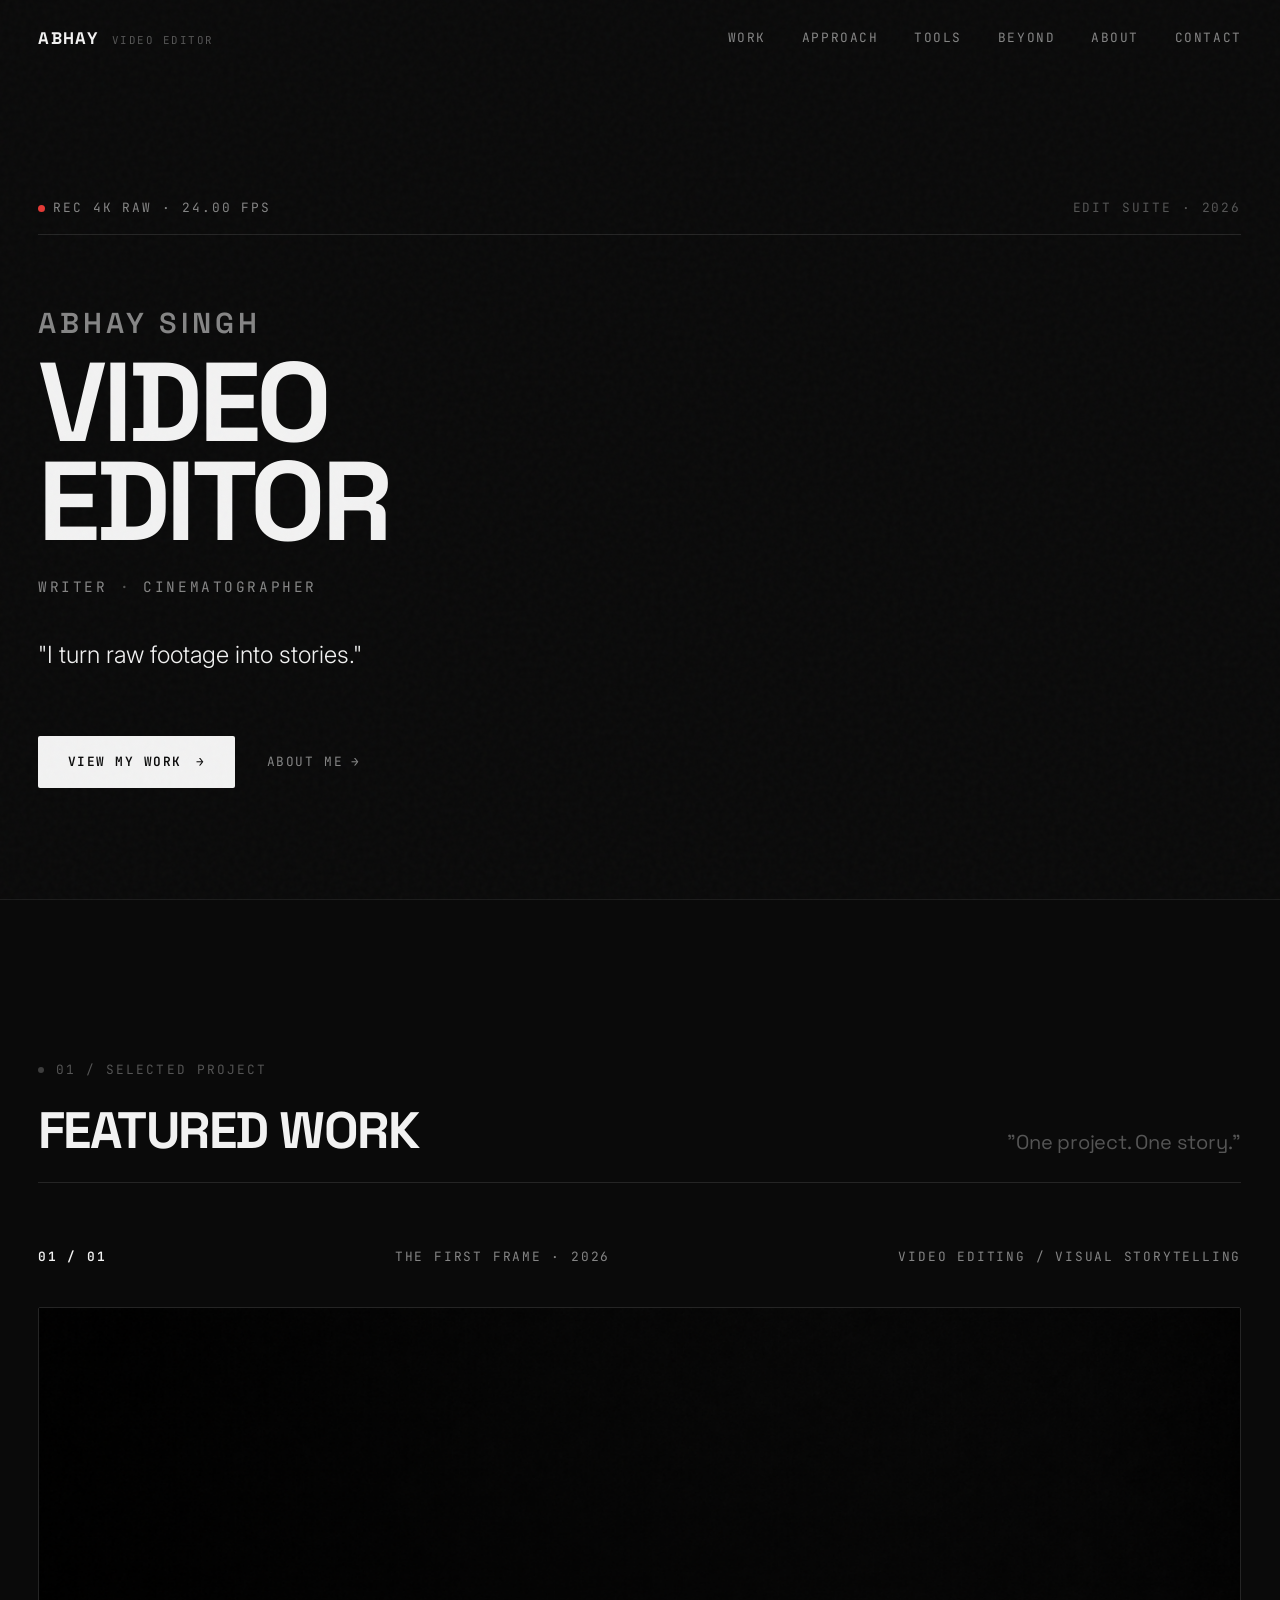
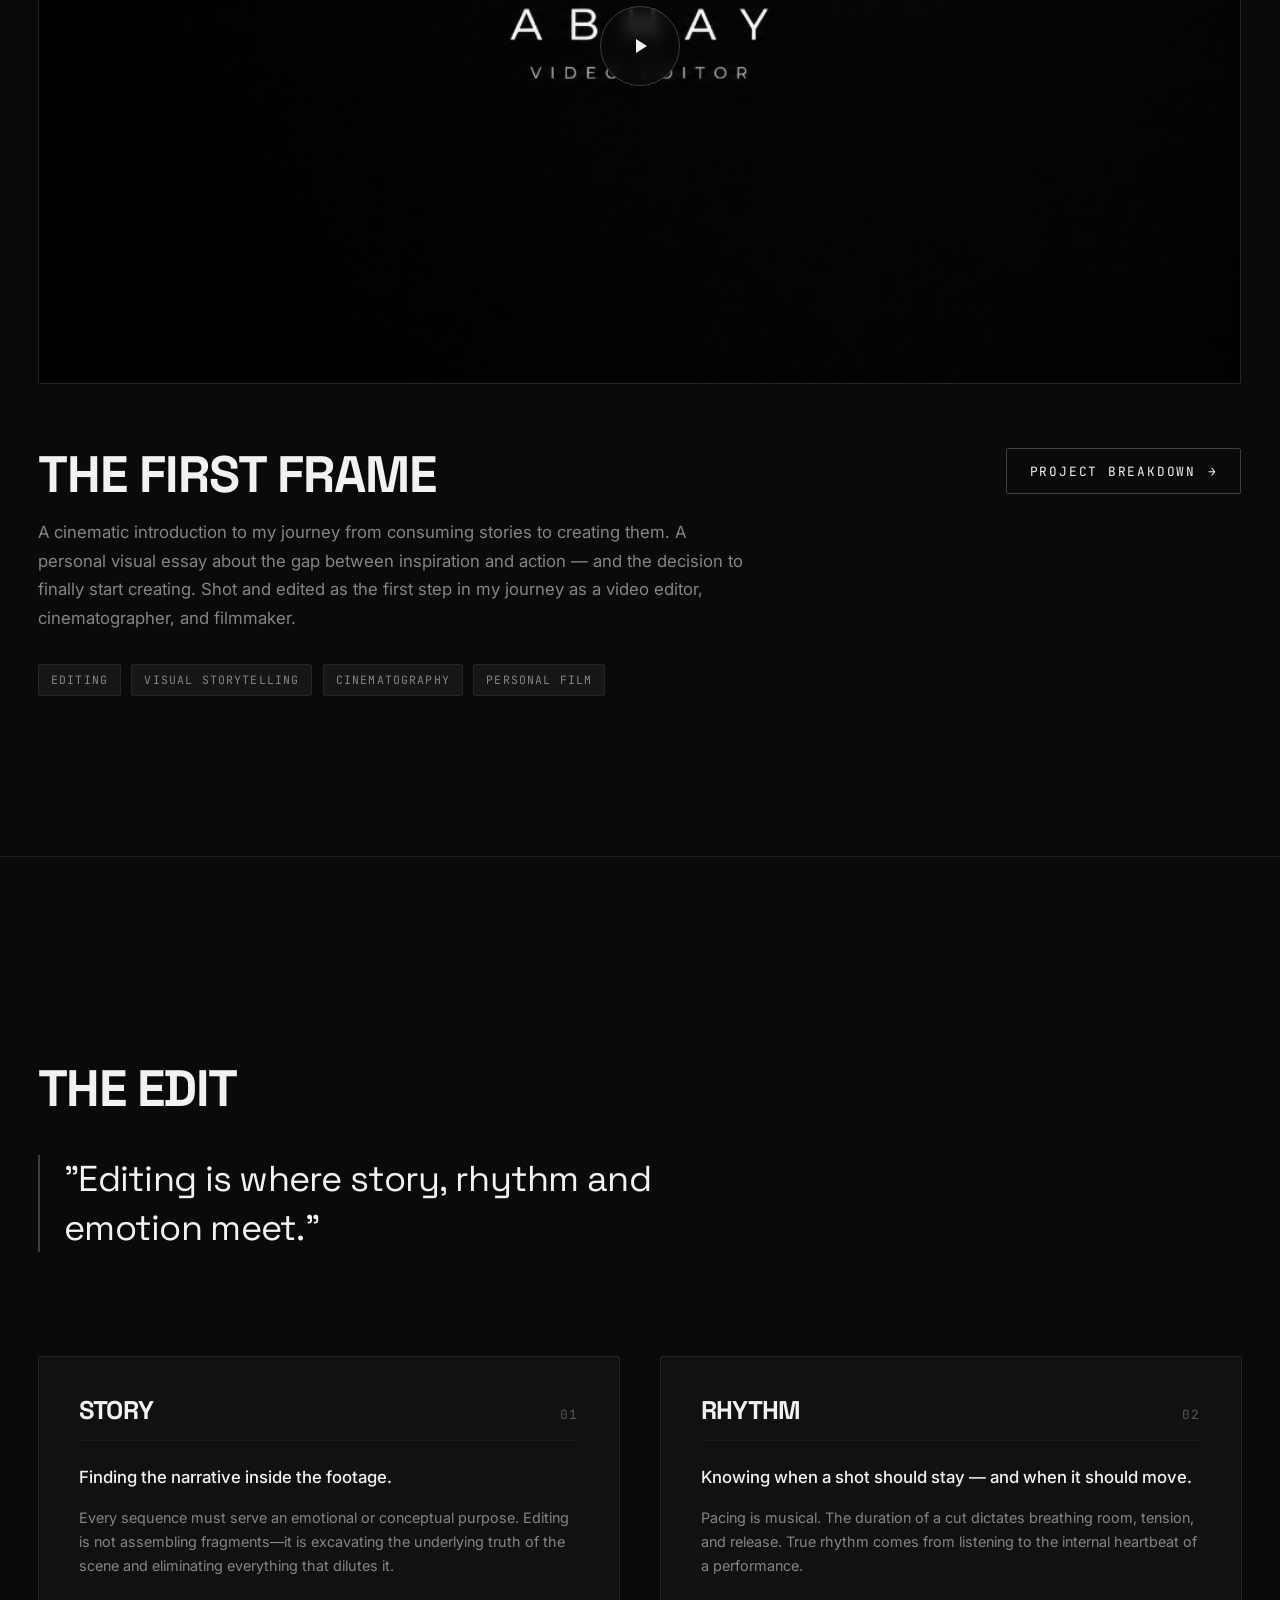
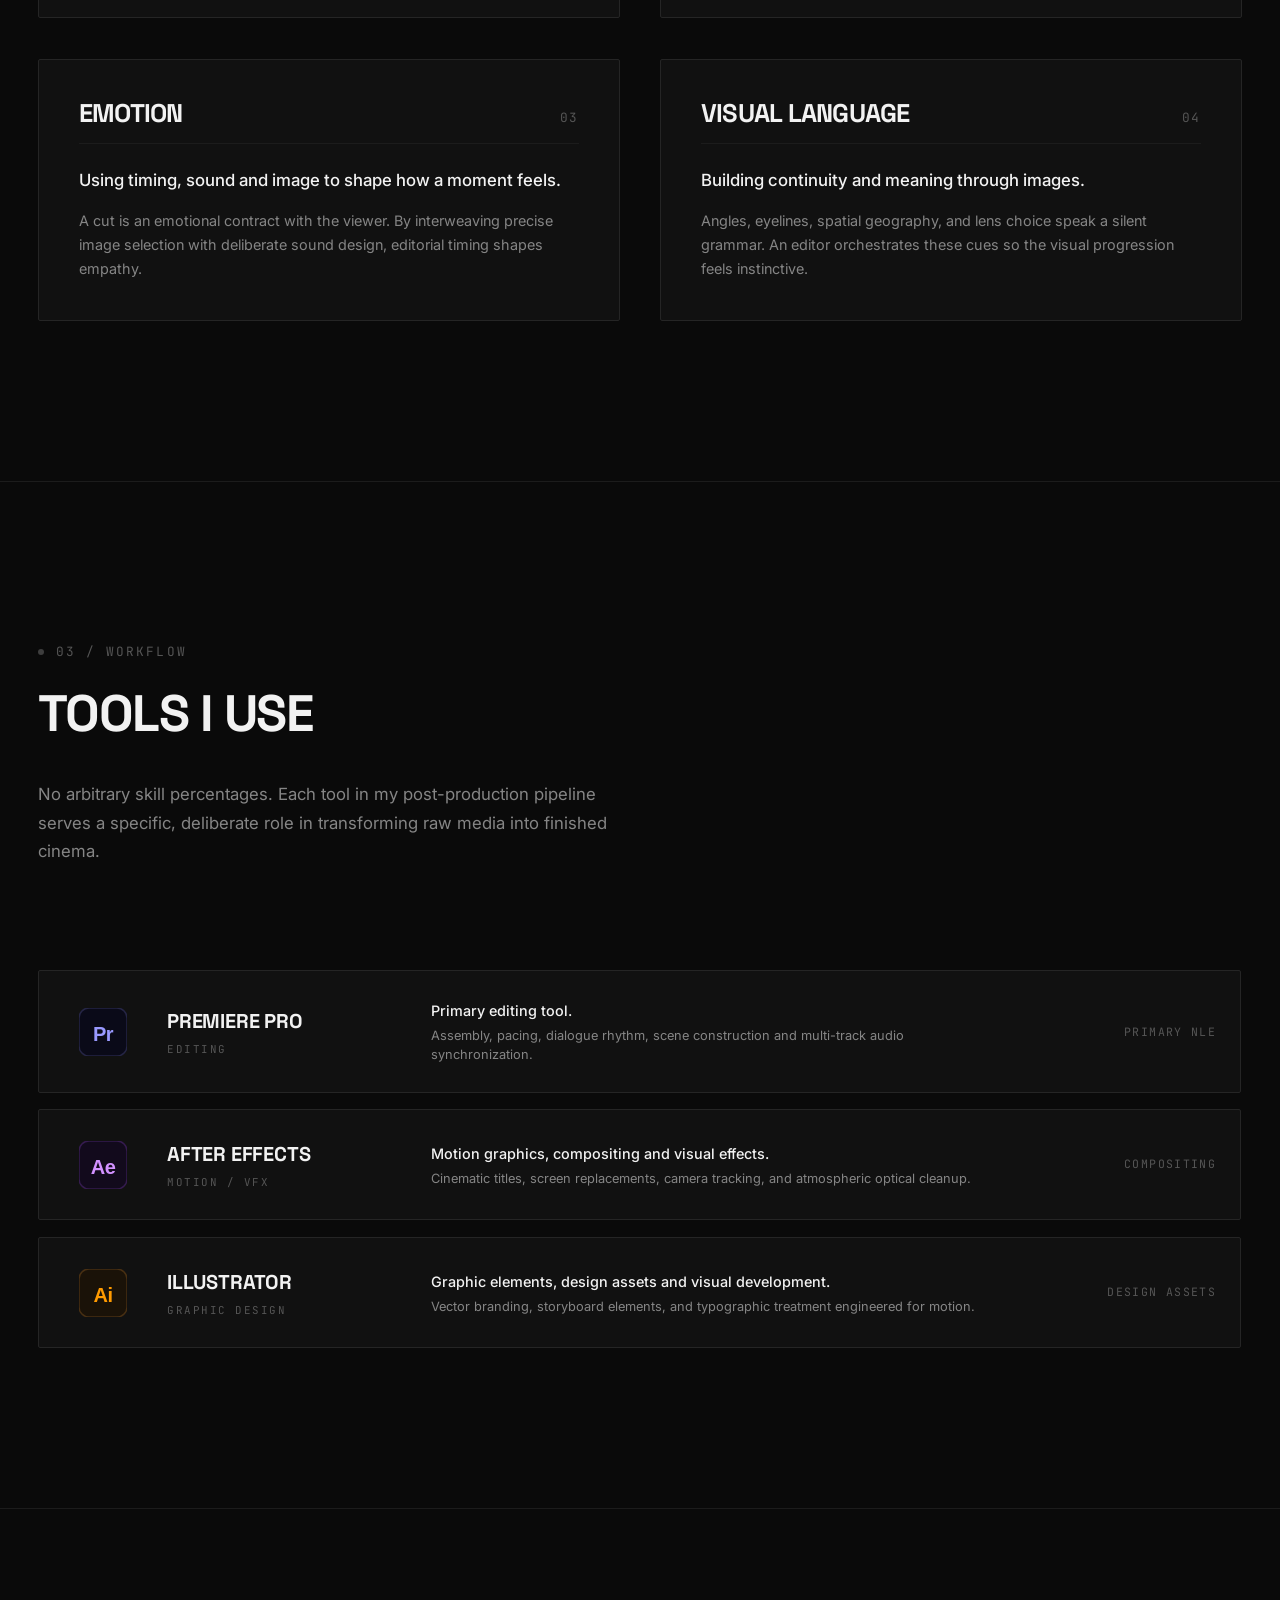
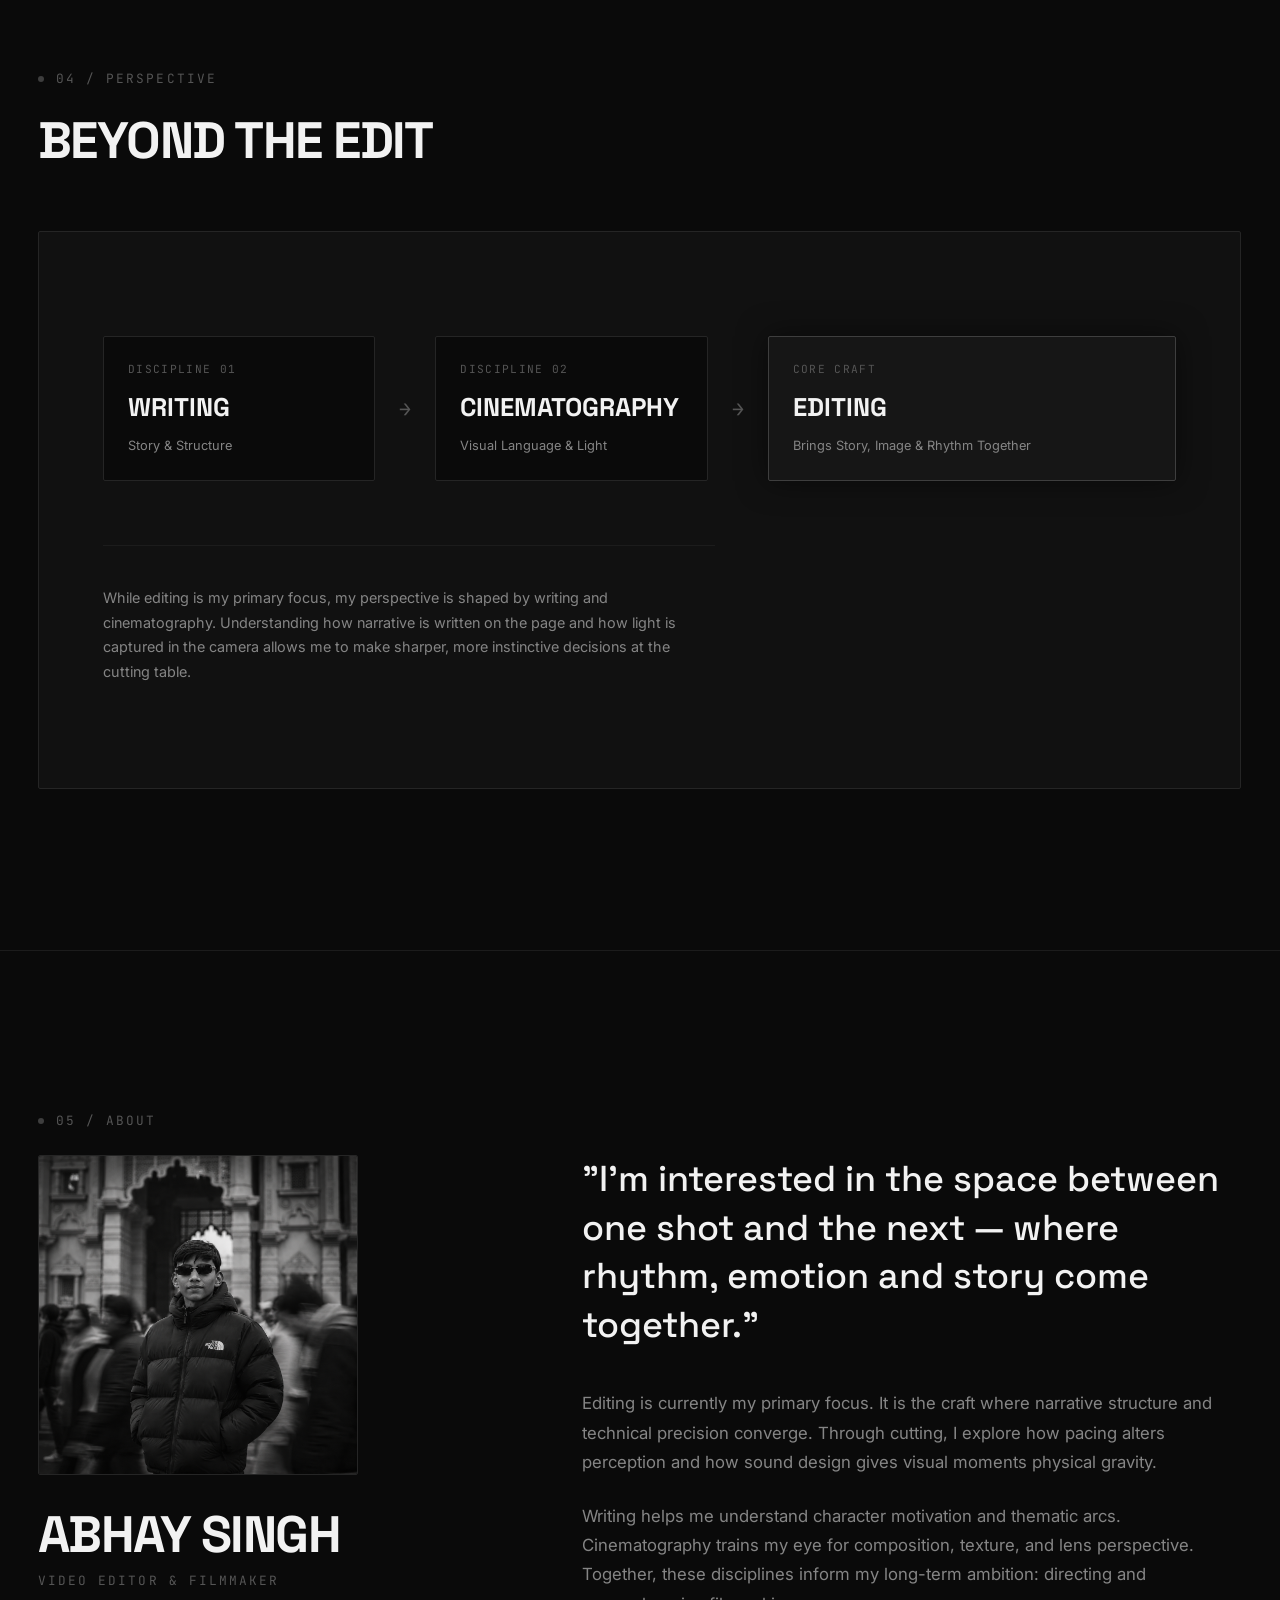
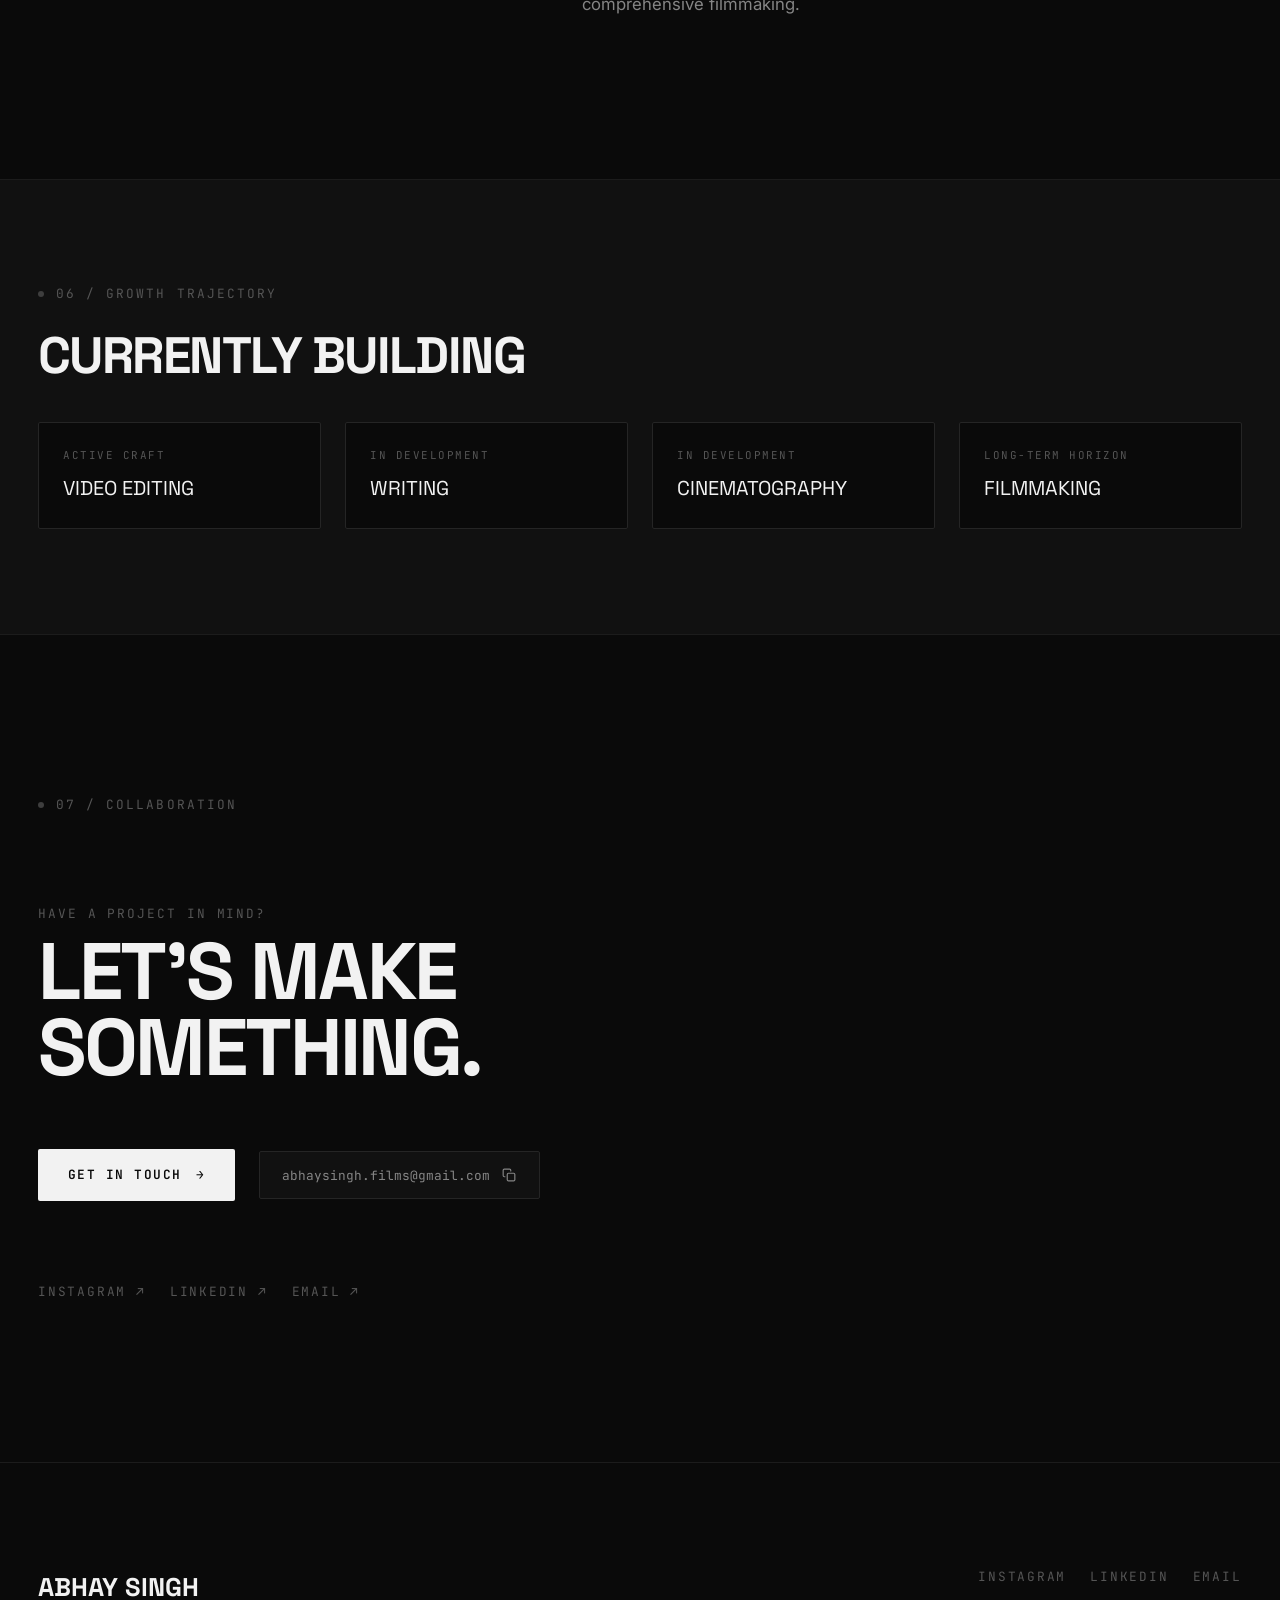
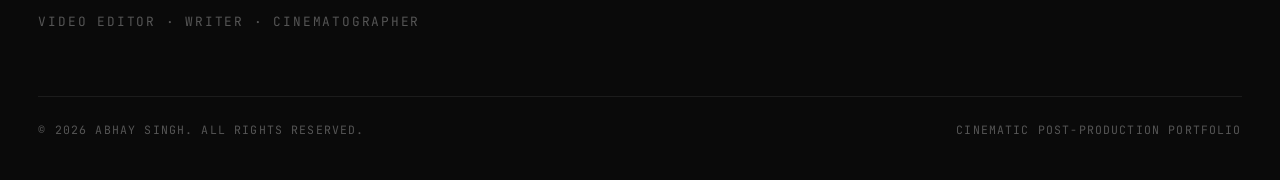
==== index.html @ e143c069 "Add files via upload" ====
<!DOCTYPE html>
<html lang="en">
<head>
  <meta charset="UTF-8">
  <meta name="viewport" content="width=device-width, initial-scale=1.0">
  
  <!-- Primary SEO Metadata -->
  <title>Abhay Singh — Video Editor</title>
  <meta name="description" content="Abhay Singh is a video editor and developing filmmaker focused on cinematic editing, storytelling and visual direction.">
  <meta name="keywords" content="Abhay Singh, Video Editor, Filmmaker, Premiere Pro, After Effects, Illustrator, Post Production, Editorial">
  <meta name="author" content="Abhay Singh">
  <meta name="theme-color" content="#0A0A0A">
  <meta name="robots" content="index, follow">

  <!-- Open Graph / Social Cards -->
  <meta property="og:type" content="website">
  <meta property="og:title" content="Abhay Singh — Video Editor">
  <meta property="og:description" content="I turn raw footage into stories. Portfolio of video editor Abhay Singh.">
  <meta property="og:image" content="assets/images/profile.jpg">
  <meta property="og:site_name" content="Abhay Singh — Portfolio">

  <!-- Twitter Cards -->
  <meta name="twitter:card" content="summary_large_image">
  <meta name="twitter:title" content="Abhay Singh — Video Editor">
  <meta name="twitter:description" content="I turn raw footage into stories. Portfolio of video editor Abhay Singh.">
  <meta name="twitter:image" content="assets/images/profile.jpg">

  <!-- Google Fonts: Space Grotesk (Editorial) & Inter (Body) -->
  <link rel="preconnect" href="https://fonts.googleapis.com">
  <link rel="preconnect" href="https://fonts.gstatic.com" crossorigin>
  <link href="https://fonts.googleapis.com/css2?family=Inter:wght@300;400;500;600&family=JetBrains+Mono:wght@400;500;600&family=Space+Grotesk:wght@500;600;700;800&display=swap" rel="stylesheet">

  <!-- Stylesheets -->
  <link rel="stylesheet" href="css/variables.css">
  <link rel="stylesheet" href="css/base.css">
  <link rel="stylesheet" href="css/components.css">
  <link rel="stylesheet" href="css/animations.css">
  <link rel="stylesheet" href="css/project-modal.css">

  <!-- JSON-LD Structured Data -->
  <script type="application/ld+json">
  {
    "@context": "https://schema.org",
    "@type": "Person",
    "name": "Abhay Singh",
    "jobTitle": "Video Editor",
    "description": "Video editor and developing filmmaker focused on cinematic editing, storytelling and visual direction.",
    "knowsAbout": ["Video Editing", "Adobe Premiere Pro", "Adobe After Effects", "Adobe Illustrator", "Storytelling", "Cinematography"]
  }
  </script>
</head>
<body>

  <!-- Film Grain Overlay -->
  <div class="film-grain" aria-hidden="true"></div>

  <!-- Custom Cinematic Cursor (Desktop only) -->
  <div id="custom-cursor" class="custom-cursor" aria-hidden="true"></div>
  <div id="cursor-follower" class="cursor-follower" aria-hidden="true">
    <span id="cursor-text" class="cursor-text"></span>
  </div>

  <!-- Minimal Header / Navigation -->
  <header class="site-header">
    <div class="container nav-container">
      <a href="#" class="brand-wrapper" aria-label="Abhay Singh Homepage">
        <span class="brand-name">ABHAY</span>
        <span class="brand-label">VIDEO EDITOR</span>
      </a>

      <nav class="nav-links-desktop" aria-label="Main Navigation">
        <a href="#featured-work" class="nav-link">WORK</a>
        <a href="#editing-approach" class="nav-link">APPROACH</a>
        <a href="#tools-section" class="nav-link">TOOLS</a>
        <a href="#beyond-edit" class="nav-link">BEYOND</a>
        <a href="#about-section" class="nav-link">ABOUT</a>
        <a href="#contact-section" class="nav-link">CONTACT</a>
      </nav>

      <button class="menu-toggle" aria-label="Toggle navigation menu" aria-expanded="false">
        MENU
      </button>
    </div>
  </header>

  <!-- Mobile Navigation Overlay -->
  <div class="mobile-nav-overlay" aria-hidden="true">
    <div class="mobile-nav-list">
      <a href="#featured-work" class="mobile-nav-link">WORK</a>
      <a href="#editing-approach" class="mobile-nav-link">APPROACH</a>
      <a href="#tools-section" class="mobile-nav-link">TOOLS</a>
      <a href="#beyond-edit" class="mobile-nav-link">BEYOND</a>
      <a href="#about-section" class="mobile-nav-link">ABOUT</a>
      <a href="#contact-section" class="mobile-nav-link">CONTACT</a>
    </div>
    <div class="mobile-nav-footer">
      ABHAY SINGH · VIDEO EDITOR · 2026
    </div>
  </div>

  <main>
    <!-- ====================================================================
         01. HERO SECTION
         ==================================================================== -->
    <section class="hero-section" id="hero">
      <div class="container hero-content">
        
        <!-- Top Meta HUD Bar -->
        <div class="hero-meta-bar reveal-on-scroll">
          <div class="hero-rec-badge">
            <span class="rec-dot" aria-hidden="true"></span>
            <span>REC 4K RAW · 24.00 FPS</span>
          </div>
          <div>EDIT SUITE · 2026</div>
        </div>

        <!-- Identity & Dominant Typography -->
        <div class="hero-author-name reveal-on-scroll delay-1">ABHAY SINGH</div>
        
        <h1 class="hero-title-dominant reveal-on-scroll delay-2">
          <span>VIDEO</span>
          <span>EDITOR</span>
        </h1>

        <!-- Secondary Creative Disciplines -->
        <div class="hero-disciplines-subtle reveal-on-scroll delay-3">
          <span>Writer</span> · <span>Cinematographer</span>
        </div>

        <!-- Supporting Statement -->
        <p class="hero-statement reveal-on-scroll delay-3">
          "I turn raw footage into stories."
        </p>

        <!-- Actions -->
        <div class="hero-actions reveal-on-scroll delay-4">
          <a href="#featured-work" class="btn-primary-cinematic">
            VIEW MY WORK <span aria-hidden="true">→</span>
          </a>
          <a href="#about-section" class="btn-secondary-subtle">
            ABOUT ME <span aria-hidden="true">→</span>
          </a>
        </div>

      </div>
    </section>

    <!-- ====================================================================
         02. FEATURED WORK (CENTERPIECE)
         ==================================================================== -->
    <section class="featured-work-section" id="featured-work">
      <div class="container">
        
        <div class="work-header-editorial reveal-on-scroll">
          <div>
            <div class="section-label">01 / SELECTED PROJECT</div>
            <h2 class="section-heading-editorial" style="margin-bottom: 0;">FEATURED WORK</h2>
          </div>
          <div class="work-statement-understated">
            "One project. One story."
          </div>
        </div>

        <!-- Centerpiece Project Presentation -->
        <div class="project-card-centerpiece reveal-on-scroll delay-1">
          
          <div class="project-meta-top">
            <span class="project-number">01 / 01</span>
            <span>THE FIRST FRAME · 2026</span>
            <span>VIDEO EDITING / VISUAL STORYTELLING</span>
          </div>

          <!-- Large 16:9 Cinematic Video Player Container -->
          <div class="project-media-container" data-cursor="play">
            
            <!-- Real HTML5 Video element -->
            <video 
              id="featured-video" 
              class="media-layer" 
              src="assets/video/project-1.mp4"
              playsinline 
              webkit-playsinline 
              x5-playsinline 
              preload="metadata"
              poster="assets/images/featured-project-poster.jpg"
            >
              <source src="assets/video/project-1.mp4" type="video/mp4">
              Your browser does not support the video tag.
            </video>

            <!-- High-Fidelity Static Poster -->
            <img 
              src="assets/images/featured-project-poster.jpg" 
              alt="THE FIRST FRAME · Cinematic Introduction by Abhay Singh" 
              class="media-layer poster-fallback"
            >

            <!-- Animated Canvas Preview Loop (Procedural Fallback) -->
            <canvas id="canvas-preview-fallback" class="media-layer canvas-fallback" aria-hidden="true"></canvas>

            <!-- Big Central Play Button -->
            <button class="play-overlay-button" id="video-play-overlay" aria-label="Play Project Video">
              <svg width="24" height="24" viewBox="0 0 24 24" fill="currentColor" aria-hidden="true">
                <path d="M8 5v14l11-7z"/>
              </svg>
            </button>

            <!-- Custom Cinematic Controls Bar -->
            <div class="player-controls-bar">
              <div class="progress-track" id="video-progress-container" role="progressbar" aria-label="Video timeline">
                <div class="progress-fill" id="video-progress-bar"></div>
              </div>

              <div class="controls-row">
                <div class="controls-left">
                  <button class="control-btn" id="video-play-btn" aria-label="Toggle Play/Pause">
                    <span>PLAY</span>
                  </button>
                  <span class="timecode-label" id="player-timecode">00:00:00:00</span>
                </div>

                <div class="controls-right">
                  <button class="control-btn" id="video-mute-btn" aria-label="Mute or Unmute audio">
                    UNMUTE
                  </button>
                  <button class="control-btn" id="video-fullscreen-btn" aria-label="Toggle Fullscreen">
                    EXPAND
                  </button>
                </div>
              </div>
            </div>

          </div>

          <!-- Project Information & Editorial Breakdown -->
          <div class="project-info-grid">
            <div class="project-main-info">
              <h3 class="project-title">THE FIRST FRAME</h3>
              
              <p class="project-description">
                A cinematic introduction to my journey from consuming stories to creating them. A personal visual essay about the gap between inspiration and action — and the decision to finally start creating. Shot and edited as the first step in my journey as a video editor, cinematographer, and filmmaker.
              </p>

              <!-- Honest Roles Tagging -->
              <div class="project-roles-bar">
                <span class="role-pill">EDITING</span>
                <span class="role-pill">VISUAL STORYTELLING</span>
                <span class="role-pill">CINEMATOGRAPHY</span>
                <span class="role-pill">PERSONAL FILM</span>
              </div>
            </div>

            <!-- Workflow Detail Action -->
            <div class="project-actions-side">
              <button 
                class="btn-inspect-workflow" 
                data-open-project 
                data-project-id="project-01"
                aria-label="Inspect project workflow and process notes"
              >
                PROJECT BREAKDOWN <span aria-hidden="true">→</span>
              </button>
            </div>
          </div>

        </div>

      </div>
    </section>

    <!-- ====================================================================
         03. EDITING APPROACH (THE EDIT)
         ==================================================================== -->
    <section class="approach-section" id="editing-approach">
      <div class="container">
        
        <div class="section-label reveal-on-scroll">02 / PHILOSOPHY</div>
        <h2 class="section-heading-editorial reveal-on-scroll">THE EDIT</h2>

        <div class="approach-quote reveal-on-scroll delay-1">
          "Editing is where story, rhythm and emotion meet."
        </div>

        <div class="principles-grid">
          <!-- Principle 1: Story -->
          <div class="principle-card reveal-on-scroll delay-1">
            <div class="principle-header">
              <h3 class="principle-title">STORY</h3>
              <span class="principle-index">01</span>
            </div>
            <div class="principle-statement">Finding the narrative inside the footage.</div>
            <p class="principle-body">
              Every sequence must serve an emotional or conceptual purpose. Editing is not assembling fragments—it is excavating the underlying truth of the scene and eliminating everything that dilutes it.
            </p>
          </div>

          <!-- Principle 2: Rhythm -->
          <div class="principle-card reveal-on-scroll delay-2">
            <div class="principle-header">
              <h3 class="principle-title">RHYTHM</h3>
              <span class="principle-index">02</span>
            </div>
            <div class="principle-statement">Knowing when a shot should stay — and when it should move.</div>
            <p class="principle-body">
              Pacing is musical. The duration of a cut dictates breathing room, tension, and release. True rhythm comes from listening to the internal heartbeat of a performance.
            </p>
          </div>

          <!-- Principle 3: Emotion -->
          <div class="principle-card reveal-on-scroll delay-3">
            <div class="principle-header">
              <h3 class="principle-title">EMOTION</h3>
              <span class="principle-index">03</span>
            </div>
            <div class="principle-statement">Using timing, sound and image to shape how a moment feels.</div>
            <p class="principle-body">
              A cut is an emotional contract with the viewer. By interweaving precise image selection with deliberate sound design, editorial timing shapes empathy.
            </p>
          </div>

          <!-- Principle 4: Visual Language -->
          <div class="principle-card reveal-on-scroll delay-4">
            <div class="principle-header">
              <h3 class="principle-title">VISUAL LANGUAGE</h3>
              <span class="principle-index">04</span>
            </div>
            <div class="principle-statement">Building continuity and meaning through images.</div>
            <p class="principle-body">
              Angles, eyelines, spatial geography, and lens choice speak a silent grammar. An editor orchestrates these cues so the visual progression feels instinctive.
            </p>
          </div>
        </div>

      </div>
    </section>

    <!-- ====================================================================
         04. TOOLS SECTION
         ==================================================================== -->
    <section class="tools-section" id="tools-section">
      <div class="container">
        
        <div class="section-label reveal-on-scroll">03 / WORKFLOW</div>
        <h2 class="section-heading-editorial reveal-on-scroll">TOOLS I USE</h2>

        <p class="tools-intro reveal-on-scroll delay-1">
          No arbitrary skill percentages. Each tool in my post-production pipeline serves a specific, deliberate role in transforming raw media into finished cinema.
        </p>

        <div class="tools-stack">
          <!-- Premiere Pro -->
          <div class="tool-card reveal-on-scroll delay-1" data-tool="premiere-pro">
            <div class="tool-icon-wrapper">
              <img src="assets/icons/pr.svg" alt="Adobe Premiere Pro Mark" class="tool-icon">
            </div>
            <div class="tool-identity">
              <span class="tool-name">PREMIERE PRO</span>
              <span class="tool-category-badge">EDITING</span>
            </div>
            <div class="tool-purpose-box">
              <div class="tool-purpose-headline">Primary editing tool.</div>
              <div class="tool-workflow-text">Assembly, pacing, dialogue rhythm, scene construction and multi-track audio synchronization.</div>
            </div>
            <div class="tool-badge-pill">PRIMARY NLE</div>
          </div>

          <!-- After Effects -->
          <div class="tool-card reveal-on-scroll delay-2" data-tool="after-effects">
            <div class="tool-icon-wrapper">
              <img src="assets/icons/ae.svg" alt="Adobe After Effects Mark" class="tool-icon">
            </div>
            <div class="tool-identity">
              <span class="tool-name">AFTER EFFECTS</span>
              <span class="tool-category-badge">MOTION / VFX</span>
            </div>
            <div class="tool-purpose-box">
              <div class="tool-purpose-headline">Motion graphics, compositing and visual effects.</div>
              <div class="tool-workflow-text">Cinematic titles, screen replacements, camera tracking, and atmospheric optical cleanup.</div>
            </div>
            <div class="tool-badge-pill">COMPOSITING</div>
          </div>

          <!-- Illustrator -->
          <div class="tool-card reveal-on-scroll delay-3" data-tool="illustrator">
            <div class="tool-icon-wrapper">
              <img src="assets/icons/ai.svg" alt="Adobe Illustrator Mark" class="tool-icon">
            </div>
            <div class="tool-identity">
              <span class="tool-name">ILLUSTRATOR</span>
              <span class="tool-category-badge">GRAPHIC DESIGN</span>
            </div>
            <div class="tool-purpose-box">
              <div class="tool-purpose-headline">Graphic elements, design assets and visual development.</div>
              <div class="tool-workflow-text">Vector branding, storyboard elements, and typographic treatment engineered for motion.</div>
            </div>
            <div class="tool-badge-pill">DESIGN ASSETS</div>
          </div>
        </div>

      </div>
    </section>

    <!-- ====================================================================
         05. BEYOND THE EDIT
         ==================================================================== -->
    <section class="beyond-section" id="beyond-edit">
      <div class="container">
        
        <div class="section-label reveal-on-scroll">04 / PERSPECTIVE</div>
        <h2 class="section-heading-editorial reveal-on-scroll">BEYOND THE EDIT</h2>

        <div class="beyond-concept-box reveal-on-scroll delay-1">
          <div class="beyond-hierarchy-flow">
            
            <!-- Writing -->
            <div class="flow-step-card">
              <span class="flow-step-label">DISCIPLINE 01</span>
              <span class="flow-step-name">WRITING</span>
              <span class="flow-step-impact">Story & Structure</span>
            </div>

            <div class="flow-arrow-indicator" aria-hidden="true">→</div>

            <!-- Cinematography -->
            <div class="flow-step-card">
              <span class="flow-step-label">DISCIPLINE 02</span>
              <span class="flow-step-name">CINEMATOGRAPHY</span>
              <span class="flow-step-impact">Visual Language & Light</span>
            </div>

            <div class="flow-arrow-indicator" aria-hidden="true">→</div>

            <!-- Editing (Centerpiece) -->
            <div class="flow-step-card flow-step-centerpiece">
              <span class="flow-step-label">CORE CRAFT</span>
              <span class="flow-step-name">EDITING</span>
              <span class="flow-step-impact">Brings Story, Image & Rhythm Together</span>
            </div>

          </div>

          <div class="beyond-narrative-footer">
            While editing is my primary focus, my perspective is shaped by writing and cinematography. Understanding how narrative is written on the page and how light is captured in the camera allows me to make sharper, more instinctive decisions at the cutting table.
          </div>
        </div>

      </div>
    </section>

    <!-- ====================================================================
         06. ABOUT SECTION
         ==================================================================== -->
    <section class="about-section" id="about-section">
      <div class="container">
        
        <div class="section-label reveal-on-scroll">05 / ABOUT</div>
        
        <div class="about-editorial-grid">
          <div class="about-profile-badge reveal-on-scroll">
            <div class="about-image-wrapper">
              <img 
                src="assets/images/profile.jpg" 
                alt="Abhay Singh — Video Editor & Filmmaker" 
                class="about-profile-img"
                width="1254" 
                height="1254"
                loading="lazy"
              >
            </div>
            <h2 class="about-author-headline">ABHAY SINGH</h2>
            <div class="about-sub-disciplines">Video Editor & Filmmaker</div>
          </div>

          <div class="about-body-column reveal-on-scroll delay-1">
            <blockquote class="about-manifesto-quote">
              "I’m interested in the space between one shot and the next — where rhythm, emotion and story come together."
            </blockquote>

            <p class="about-text-paragraph">
              Editing is currently my primary focus. It is the craft where narrative structure and technical precision converge. Through cutting, I explore how pacing alters perception and how sound design gives visual moments physical gravity.
            </p>

            <p class="about-text-paragraph">
              Writing helps me understand character motivation and thematic arcs. Cinematography trains my eye for composition, texture, and lens perspective. Together, these disciplines inform my long-term ambition: directing and comprehensive filmmaking.
            </p>
          </div>
        </div>

      </div>
    </section>

    <!-- ====================================================================
         07. CURRENT DIRECTION (CURRENTLY BUILDING)
         ==================================================================== -->
    <section class="direction-section" id="current-direction">
      <div class="container">
        
        <div class="section-label reveal-on-scroll">06 / GROWTH TRAJECTORY</div>
        <h2 class="section-heading-editorial reveal-on-scroll">CURRENTLY BUILDING</h2>

        <div class="direction-items-row">
          <div class="direction-box reveal-on-scroll delay-1">
            <span class="direction-stage">ACTIVE CRAFT</span>
            <span class="direction-discipline-name">VIDEO EDITING</span>
          </div>
          <div class="direction-box reveal-on-scroll delay-2">
            <span class="direction-stage">IN DEVELOPMENT</span>
            <span class="direction-discipline-name">WRITING</span>
          </div>
          <div class="direction-box reveal-on-scroll delay-3">
            <span class="direction-stage">IN DEVELOPMENT</span>
            <span class="direction-discipline-name">CINEMATOGRAPHY</span>
          </div>
          <div class="direction-box reveal-on-scroll delay-4">
            <span class="direction-stage">LONG-TERM HORIZON</span>
            <span class="direction-discipline-name">FILMMAKING</span>
          </div>
        </div>

      </div>
    </section>

    <!-- ====================================================================
         08. CONTACT SECTION
         ==================================================================== -->
    <section class="contact-section" id="contact-section">
      <div class="container contact-layout-editorial">
        
        <div class="section-label reveal-on-scroll">07 / COLLABORATION</div>

        <div class="reveal-on-scroll delay-1">
          <p style="text-transform: uppercase; font-family: var(--font-mono); font-size: var(--text-xs); letter-spacing: 0.15em; margin-bottom: 0.5rem; color: var(--color-text-muted);">
            Have a project in mind?
          </p>
          <h2 class="contact-heading-massive">
            LET'S MAKE<br>SOMETHING.
          </h2>
        </div>

        <div class="contact-actions-bar reveal-on-scroll delay-2">
          <a href="mailto:abhaysingh.films@gmail.com" class="btn-primary-cinematic">
            GET IN TOUCH <span aria-hidden="true">→</span>
          </a>

          <button class="copy-email-box" id="copy-email-btn" aria-label="Copy email address to clipboard">
            <span>abhaysingh.films@gmail.com</span>
            <svg width="14" height="14" viewBox="0 0 24 24" fill="none" stroke="currentColor" stroke-width="2" stroke-linecap="round" stroke-linejoin="round" aria-hidden="true">
              <rect x="9" y="9" width="13" height="13" rx="2" ry="2"></rect>
              <path d="M5 15H4a2 2 0 0 1-2-2V4a2 2 0 0 1 2-2h9a2 2 0 0 1 2 2v1"></path>
            </svg>
          </button>

          <span class="copy-feedback-toast" id="copy-feedback" role="status"></span>
        </div>

        <div class="social-links-row reveal-on-scroll delay-3">
          <a href="https://www.instagram.com/yours.abhayyy?stkn=MW05b3RvbWNpejZvcA==" target="_blank" rel="noopener noreferrer" class="social-link">
            INSTAGRAM ↗
          </a>
          <a href="https://www.linkedin.com/in/abhay-singh-412205427?utm_source=share_via&amp;utm_content=profile&amp;utm_medium=member_android" target="_blank" rel="noopener noreferrer" class="social-link">
            LINKEDIN ↗
          </a>
          <a href="mailto:abhaysingh.films@gmail.com" class="social-link">
            EMAIL ↗
          </a>
        </div>

      </div>
    </section>
  </main>

  <!-- ====================================================================
       09. FOOTER
       ==================================================================== -->
  <footer class="site-footer">
    <div class="container">
      <div class="footer-top-row">
        <div>
          <div class="footer-brand">ABHAY SINGH</div>
          <div class="footer-role-line">VIDEO EDITOR · WRITER · CINEMATOGRAPHER</div>
        </div>

        <div class="social-links-row" style="margin-top: 0;">
          <a href="https://www.instagram.com/yours.abhayyy?stkn=MW05b3RvbWNpejZvcA==" target="_blank" rel="noopener noreferrer" class="social-link">Instagram</a>
          <a href="https://www.linkedin.com/in/abhay-singh-412205427?utm_source=share_via&amp;utm_content=profile&amp;utm_medium=member_android" target="_blank" rel="noopener noreferrer" class="social-link">LinkedIn</a>
          <a href="mailto:abhaysingh.films@gmail.com" class="social-link">Email</a>
        </div>
      </div>

      <div class="footer-bottom-row">
        <div>© <span id="copyright-year">2026</span> ABHAY SINGH. ALL RIGHTS RESERVED.</div>
        <div>CINEMATIC POST-PRODUCTION PORTFOLIO</div>
      </div>
    </div>
  </footer>

  <!-- ====================================================================
       REUSABLE PROJECT DETAIL MODAL
       ==================================================================== -->
  <div id="project-detail-modal" class="modal-container" aria-hidden="true" role="dialog" aria-modal="true">
    <div class="modal-backdrop"></div>
    <div class="modal-panel">
      
      <div class="modal-top-bar">
        <span class="modal-meta-label">
          <span id="modal-project-number">01 / 01</span> · PROJECT WORKFLOW BREAKDOWN
        </span>
        <button id="close-project-modal" class="modal-close-btn" aria-label="Close project details">
          ESC / CLOSE ✕
        </button>
      </div>

      <div>
        <h3 id="modal-project-title" class="modal-project-title">THE FIRST FRAME</h3>
        <div id="modal-project-roles" class="modal-badges-group"></div>
        <div id="modal-project-tools" class="modal-badges-group"></div>
      </div>

      <p id="modal-project-desc" class="modal-description-lead"></p>

      <hr class="modal-section-divider">

      <div>
        <h4 style="font-family: var(--font-mono); font-size: var(--text-xs); color: var(--color-text-muted); letter-spacing: 0.14em; text-transform: uppercase; margin-bottom: var(--space-sm);">
          EDITORIAL & CRAFT NOTES
        </h4>
        <div id="modal-project-process" class="modal-process-list"></div>
      </div>

    </div>
  </div>

  <!-- Production Script (Works both on web servers and direct local file:// opening) -->
  <script src="js/bundle.js"></script>
</body>
</html>
---- css/variables.css ----
/* ==========================================================================
   DESIGN TOKENS & SYSTEM VARIABLES
   Abhay Singh — Creative Portfolio (Cinematic Editorial)
   ========================================================================== */

:root {
  /* Color Palette — Master Specification V2 */
  --color-bg: #0A0A0A;
  --color-bg-secondary: #111111;
  --color-bg-elevated: #161616;
  --color-bg-glass: rgba(10, 10, 10, 0.75);
  --color-bg-card: #141414;
  
  --color-text-primary: #F2F2F2;
  --color-text-secondary: #858585;
  --color-text-muted: #555555;
  
  --color-border: #252525;
  --color-border-subtle: #1C1C1C;
  --color-border-hover: #3E3E3E;
  
  /* Restrained Cinematic Accents */
  --color-accent-rec: #E53935;       /* Subtle camera record indicator */
  --color-accent-highlight: #EAEAEA;
  --color-accent-glow: rgba(242, 242, 242, 0.04);
  
  /* Adobe Ecosystem Identity Accents (Restrained & Muted) */
  --color-pr-accent: #9999FF;
  --color-ae-accent: #D291FF;
  --color-ai-accent: #FF9A00;

  /* Typography */
  --font-editorial: 'Space Grotesk', -apple-system, BlinkMacSystemFont, "Segoe UI", Roboto, sans-serif;
  --font-body: 'Inter', -apple-system, BlinkMacSystemFont, "Segoe UI", Roboto, sans-serif;
  --font-mono: 'JetBrains Mono', 'Courier New', monospace;

  /* Font Scale */
  --text-xs: clamp(0.7rem, 0.65rem + 0.2vw, 0.8rem);
  --text-sm: clamp(0.8rem, 0.75rem + 0.25vw, 0.9rem);
  --text-base: clamp(0.95rem, 0.9rem + 0.3vw, 1.05rem);
  --text-md: clamp(1.1rem, 1.05rem + 0.4vw, 1.25rem);
  --text-lg: clamp(1.3rem, 1.2rem + 0.6vw, 1.6rem);
  --text-xl: clamp(1.75rem, 1.5rem + 1.2vw, 2.25rem);
  --text-2xl: clamp(2.2rem, 1.9rem + 2vw, 3.2rem);
  --text-3xl: clamp(3rem, 2.5rem + 3.5vw, 5rem);
  --text-hero: clamp(3.5rem, 3rem + 5vw, 7.5rem);

  /* Spacing */
  --space-xs: 0.5rem;
  --space-sm: 1rem;
  --space-md: 1.5rem;
  --space-lg: 2.5rem;
  --space-xl: 4rem;
  --space-2xl: 6.5rem;
  --space-3xl: 10rem;

  /* Layout */
  --container-max-width: 1440px;
  --container-pad: clamp(1.25rem, 3vw, 3.5rem);
  --border-radius-sm: 2px;
  --border-radius-md: 4px;

  /* Transitions — Slow, Intentional, Cinematic */
  --ease-cinematic: cubic-bezier(0.16, 1, 0.3, 1);
  --ease-smooth: cubic-bezier(0.25, 0.1, 0.25, 1);
  --transition-fast: 200ms var(--ease-smooth);
  --transition-base: 350ms var(--ease-cinematic);
  --transition-slow: 650ms var(--ease-cinematic);

  /* Z-Index Hierarchy */
  --z-base: 1;
  --z-cursor: 9999;
  --z-modal: 900;
  --z-nav: 500;
  --z-overlay: 400;
}
---- css/base.css ----
/* ==========================================================================
   BASE & RESET STYLES
   Abhay Singh — Creative Portfolio (Cinematic Editorial)
   ========================================================================== */

*,
*::before,
*::after {
  box-sizing: border-box;
  margin: 0;
  padding: 0;
}

html {
  font-size: 16px;
  scroll-behavior: smooth;
  text-rendering: optimizeLegibility;
  -webkit-font-smoothing: antialiased;
  -moz-osx-font-smoothing: grayscale;
  background-color: var(--color-bg);
  color: var(--color-text-primary);
}

body {
  font-family: var(--font-body);
  background-color: var(--color-bg);
  color: var(--color-text-primary);
  line-height: 1.6;
  overflow-x: hidden;
  position: relative;
  min-height: 100vh;
  cursor: default;
}

/* Custom Scrollbar */
::-webkit-scrollbar {
  width: 6px;
}

::-webkit-scrollbar-track {
  background: var(--color-bg);
}

::-webkit-scrollbar-thumb {
  background: var(--color-border);
  border-radius: 3px;
}

::-webkit-scrollbar-thumb:hover {
  background: #3a3a3a;
}

/* Headings & Editorial Typography */
h1, h2, h3, h4, h5, h6 {
  font-family: var(--font-editorial);
  font-weight: 700;
  line-height: 1.05;
  letter-spacing: -0.03em;
  color: var(--color-text-primary);
  text-transform: uppercase;
}

p {
  color: var(--color-text-secondary);
  font-size: var(--text-base);
  line-height: 1.7;
}

a {
  color: inherit;
  text-decoration: none;
  transition: color var(--transition-fast), border-color var(--transition-fast), opacity var(--transition-fast);
}

button {
  font-family: inherit;
  cursor: pointer;
  border: none;
  background: none;
  color: inherit;
}

ul, ol {
  list-style: none;
}

img, video {
  max-width: 100%;
  height: auto;
  display: block;
}

/* Film Grain Texture Overlay */
.film-grain {
  position: fixed;
  top: 0;
  left: 0;
  width: 100vw;
  height: 100vh;
  pointer-events: none;
  z-index: 999;
  opacity: 0.028;
  background-image: url("data:image/svg+xml,%3Csvg viewBox='0 0 200 200' xmlns='http://www.w3.org/2000/svg'%3E%3Cfilter id='noiseFilter'%3E%3CfeTurbulence type='fractalNoise' baseFrequency='0.8' numOctaves='3' stitchTiles='stitch'/%3E%3C/filter%3E%3Crect width='100%25' height='100%25' filter='url(%23noiseFilter)'/%3E%3C/svg%3E");
}

/* Layout Utilities */
.container {
  width: 100%;
  max-width: var(--container-max-width);
  margin-left: auto;
  margin-right: auto;
  padding-left: var(--container-pad);
  padding-right: var(--container-pad);
}

.section-label {
  font-family: var(--font-mono);
  font-size: var(--text-xs);
  letter-spacing: 0.16em;
  text-transform: uppercase;
  color: var(--color-text-muted);
  display: flex;
  align-items: center;
  gap: 0.75rem;
  margin-bottom: var(--space-md);
}

.section-label::before {
  content: "";
  display: inline-block;
  width: 6px;
  height: 6px;
  background-color: var(--color-border-hover);
  border-radius: 50%;
}

.section-heading-editorial {
  font-size: var(--text-2xl);
  font-weight: 700;
  letter-spacing: -0.03em;
  margin-bottom: var(--space-lg);
  color: var(--color-text-primary);
}

/* Accessible Focus States */
:focus-visible {
  outline: 2px solid var(--color-text-primary);
  outline-offset: 4px;
}

/* Reduced Motion Mode */
@media (prefers-reduced-motion: reduce) {
  *,
  *::before,
  *::after {
    animation-duration: 0.01ms !important;
    animation-iteration-count: 1 !important;
    transition-duration: 0.01ms !important;
    scroll-behavior: auto !important;
  }
  .custom-cursor,
  .cursor-follower {
    display: none !important;
  }
}
---- css/components.css ----
/* ==========================================================================
   COMPONENTS STYLESHEET
   Abhay Singh — Creative Portfolio (Cinematic Editorial)
   ========================================================================== */

/* --------------------------------------------------------------------------
   01. Header & Navigation
   -------------------------------------------------------------------------- */
.site-header {
  position: fixed;
  top: 0;
  left: 0;
  width: 100%;
  z-index: var(--z-nav);
  padding: 1.5rem 0;
  transition: background-color var(--transition-base), border-color var(--transition-base), padding var(--transition-base);
  border-bottom: 1px solid transparent;
}

.site-header.header-scrolled {
  background-color: var(--color-bg-glass);
  backdrop-filter: blur(16px);
  -webkit-backdrop-filter: blur(16px);
  border-bottom-color: var(--color-border-subtle);
  padding: 1rem 0;
}

.nav-container {
  display: flex;
  align-items: center;
  justify-content: space-between;
}

.brand-wrapper {
  display: flex;
  align-items: baseline;
  gap: 0.85rem;
}

.brand-name {
  font-family: var(--font-editorial);
  font-weight: 700;
  font-size: var(--text-base);
  letter-spacing: 0.08em;
  color: var(--color-text-primary);
}

.brand-label {
  font-family: var(--font-mono);
  font-size: 0.68rem;
  letter-spacing: 0.14em;
  color: var(--color-text-muted);
  text-transform: uppercase;
}

.nav-links-desktop {
  display: flex;
  align-items: center;
  gap: 2.25rem;
}

.nav-link {
  font-family: var(--font-mono);
  font-size: var(--text-xs);
  letter-spacing: 0.12em;
  text-transform: uppercase;
  color: var(--color-text-secondary);
  position: relative;
  padding: 0.25rem 0;
}

.nav-link::after {
  content: "";
  position: absolute;
  bottom: 0;
  left: 0;
  width: 0;
  height: 1px;
  background-color: var(--color-text-primary);
  transition: width var(--transition-base);
}

.nav-link:hover,
.nav-link.active {
  color: var(--color-text-primary);
}

.nav-link:hover::after,
.nav-link.active::after {
  width: 100%;
}

/* Mobile Menu Button */
.menu-toggle {
  display: none;
  background: none;
  border: 1px solid var(--color-border);
  padding: 0.5rem 0.85rem;
  font-family: var(--font-mono);
  font-size: var(--text-xs);
  letter-spacing: 0.1em;
  color: var(--color-text-primary);
  border-radius: var(--border-radius-sm);
  transition: background-color var(--transition-fast), border-color var(--transition-fast);
}

.menu-toggle:hover {
  background-color: var(--color-bg-elevated);
  border-color: var(--color-border-hover);
}

/* Mobile Drawer Overlay */
.mobile-nav-overlay {
  position: fixed;
  top: 0;
  left: 0;
  width: 100vw;
  height: 100vh;
  background-color: var(--color-bg);
  z-index: var(--z-overlay);
  display: flex;
  flex-direction: column;
  justify-content: center;
  padding: var(--container-pad);
  opacity: 0;
  pointer-events: none;
  transition: opacity var(--transition-base);
}

.mobile-nav-overlay.active {
  opacity: 1;
  pointer-events: auto;
}

.mobile-nav-list {
  display: flex;
  flex-direction: column;
  gap: 1.75rem;
}

.mobile-nav-link {
  font-family: var(--font-editorial);
  font-size: var(--text-2xl);
  font-weight: 700;
  color: var(--color-text-secondary);
  text-transform: uppercase;
  letter-spacing: -0.02em;
}

.mobile-nav-link:hover,
.mobile-nav-link.active {
  color: var(--color-text-primary);
}

.mobile-nav-footer {
  margin-top: var(--space-xl);
  font-family: var(--font-mono);
  font-size: var(--text-xs);
  color: var(--color-text-muted);
  letter-spacing: 0.1em;
}

/* --------------------------------------------------------------------------
   02. Hero Section
   -------------------------------------------------------------------------- */
.hero-section {
  min-height: 100vh;
  display: flex;
  align-items: center;
  position: relative;
  padding-top: calc(var(--space-3xl) + 2rem);
  padding-bottom: var(--space-2xl);
  border-bottom: 1px solid var(--color-border-subtle);
}

.hero-content {
  display: flex;
  flex-direction: column;
  width: 100%;
}

.hero-meta-bar {
  display: flex;
  align-items: center;
  justify-content: space-between;
  border-bottom: 1px solid var(--color-border);
  padding-bottom: var(--space-sm);
  margin-bottom: var(--space-xl);
  font-family: var(--font-mono);
  font-size: var(--text-xs);
  color: var(--color-text-muted);
  letter-spacing: 0.15em;
  text-transform: uppercase;
}

.hero-rec-badge {
  display: inline-flex;
  align-items: center;
  gap: 0.5rem;
  color: var(--color-text-secondary);
}

.rec-dot {
  width: 7px;
  height: 7px;
  background-color: var(--color-accent-rec);
  border-radius: 50%;
  animation: pulseRec 2s infinite ease-in-out;
}

@keyframes pulseRec {
  0%, 100% { opacity: 1; transform: scale(1); }
  50% { opacity: 0.4; transform: scale(0.85); }
}

.hero-author-name {
  font-family: var(--font-editorial);
  font-size: clamp(1.2rem, 1rem + 1vw, 2rem);
  font-weight: 600;
  letter-spacing: 0.14em;
  color: var(--color-text-secondary);
  margin-bottom: var(--space-xs);
  text-transform: uppercase;
}

/* Massive Dominant Identity Typography */
.hero-title-dominant {
  font-family: var(--font-editorial);
  font-size: var(--text-hero);
  font-weight: 800;
  line-height: 0.88;
  letter-spacing: -0.04em;
  color: var(--color-text-primary);
  margin-bottom: var(--space-md);
  text-transform: uppercase;
}

.hero-title-dominant span {
  display: block;
}

.hero-disciplines-subtle {
  font-family: var(--font-mono);
  font-size: var(--text-sm);
  color: var(--color-text-muted);
  letter-spacing: 0.18em;
  text-transform: uppercase;
  margin-bottom: var(--space-lg);
  display: flex;
  align-items: center;
  gap: 0.75rem;
}

.hero-disciplines-subtle span {
  color: var(--color-text-secondary);
}

.hero-statement {
  font-family: var(--font-body);
  font-size: clamp(1.15rem, 1rem + 0.6vw, 1.65rem);
  font-weight: 300;
  color: var(--color-text-primary);
  max-width: 32ch;
  line-height: 1.45;
  margin-bottom: var(--space-xl);
}

.hero-actions {
  display: flex;
  align-items: center;
  gap: 2rem;
  flex-wrap: wrap;
}

.btn-primary-cinematic {
  display: inline-flex;
  align-items: center;
  gap: 0.85rem;
  background-color: var(--color-text-primary);
  color: var(--color-bg);
  padding: 1rem 1.85rem;
  font-family: var(--font-mono);
  font-size: var(--text-xs);
  font-weight: 600;
  letter-spacing: 0.12em;
  text-transform: uppercase;
  border-radius: var(--border-radius-sm);
  transition: transform var(--transition-base), background-color var(--transition-fast), color var(--transition-fast);
}

.btn-primary-cinematic:hover {
  background-color: #ffffff;
  transform: translateY(-2px);
}

.btn-secondary-subtle {
  display: inline-flex;
  align-items: center;
  gap: 0.5rem;
  font-family: var(--font-mono);
  font-size: var(--text-xs);
  letter-spacing: 0.12em;
  text-transform: uppercase;
  color: var(--color-text-secondary);
  padding: 0.75rem 0;
  border-bottom: 1px solid transparent;
  transition: color var(--transition-fast), border-color var(--transition-fast);
}

.btn-secondary-subtle:hover {
  color: var(--color-text-primary);
  border-bottom-color: var(--color-text-primary);
}

/* --------------------------------------------------------------------------
   03. Featured Work Section (Centerpiece)
   -------------------------------------------------------------------------- */
.featured-work-section {
  padding-top: var(--space-3xl);
  padding-bottom: var(--space-3xl);
  border-bottom: 1px solid var(--color-border-subtle);
  position: relative;
}

.work-header-editorial {
  display: flex;
  align-items: flex-end;
  justify-content: space-between;
  margin-bottom: var(--space-xl);
  border-bottom: 1px solid var(--color-border);
  padding-bottom: var(--space-md);
}

.work-statement-understated {
  font-family: var(--font-editorial);
  font-size: var(--text-md);
  color: var(--color-text-muted);
  letter-spacing: -0.01em;
}

.project-card-centerpiece {
  display: flex;
  flex-direction: column;
  gap: var(--space-lg);
}

.project-meta-top {
  display: flex;
  align-items: baseline;
  justify-content: space-between;
  font-family: var(--font-mono);
  font-size: var(--text-xs);
  color: var(--color-text-secondary);
  letter-spacing: 0.14em;
  text-transform: uppercase;
}

.project-number {
  color: var(--color-text-primary);
  font-weight: 600;
}

/* 16:9 Widescreen Video Player Canvas */
.project-media-container {
  position: relative;
  width: 100%;
  aspect-ratio: 16 / 9;
  background-color: #07080A;
  border: 1px solid var(--color-border);
  border-radius: var(--border-radius-sm);
  overflow: hidden;
}

.media-layer {
  position: absolute;
  top: 0;
  left: 0;
  width: 100%;
  height: 100%;
  object-fit: cover;
}

/* Video element must have z-index above background but visible on Android hardware overlay */
video.media-layer {
  z-index: 0;
}

.poster-fallback {
  z-index: 1;
  transition: opacity var(--transition-slow);
  pointer-events: none;
}

/* Canvas fallback sits above poster but is hidden by JS when real video plays */
.canvas-fallback {
  z-index: 2;
  pointer-events: none;
  display: none; /* Hidden by default; only shown when video fails to load */
}

.project-media-container.is-playing .poster-fallback {
  opacity: 0;
  pointer-events: none;
}

/* Player Custom Controls Bar */
.player-controls-bar {
  position: absolute;
  bottom: 0;
  left: 0;
  width: 100%;
  z-index: 10;
  background: linear-gradient(to top, rgba(0, 0, 0, 0.85) 0%, rgba(0, 0, 0, 0) 100%);
  padding: 1.5rem var(--container-pad) 1rem;
  display: flex;
  flex-direction: column;
  gap: 0.75rem;
  opacity: 0;
  transition: opacity var(--transition-base);
}

.project-media-container:hover .player-controls-bar,
.project-media-container.is-playing .player-controls-bar {
  opacity: 1;
}

.progress-track {
  width: 100%;
  height: 4px;
  background: rgba(255, 255, 255, 0.15);
  cursor: pointer;
  position: relative;
  border-radius: 2px;
}

.progress-fill {
  position: absolute;
  top: 0;
  left: 0;
  height: 100%;
  width: 0%;
  background: var(--color-text-primary);
  border-radius: 2px;
}

.controls-row {
  display: flex;
  align-items: center;
  justify-content: space-between;
  font-family: var(--font-mono);
  font-size: var(--text-xs);
  color: var(--color-text-primary);
}

.controls-left, .controls-right {
  display: flex;
  align-items: center;
  gap: 1.25rem;
}

.control-btn {
  font-family: var(--font-mono);
  font-size: 0.75rem;
  letter-spacing: 0.1em;
  color: var(--color-text-secondary);
  transition: color var(--transition-fast);
}

.control-btn:hover {
  color: var(--color-text-primary);
}

.timecode-label {
  font-family: var(--font-mono);
  font-size: 0.75rem;
  color: var(--color-text-muted);
  letter-spacing: 0.08em;
}

/* Central Play Overlay Button */
.play-overlay-button {
  position: absolute;
  top: 50%;
  left: 50%;
  transform: translate(-50%, -50%);
  z-index: 5;
  width: 80px;
  height: 80px;
  border-radius: 50%;
  background: rgba(10, 10, 10, 0.65);
  backdrop-filter: blur(8px);
  border: 1px solid var(--color-border-hover);
  display: flex;
  align-items: center;
  justify-content: center;
  color: var(--color-text-primary);
  transition: transform var(--transition-base), background-color var(--transition-fast), opacity var(--transition-base);
}

.play-overlay-button:hover {
  transform: translate(-50%, -50%) scale(1.08);
  background: rgba(20, 20, 20, 0.85);
  border-color: var(--color-text-primary);
}

.project-media-container.is-playing .play-overlay-button {
  opacity: 0;
  pointer-events: none;
}

/* Project Info Below Video */
.project-info-grid {
  display: grid;
  grid-template-columns: 2fr 1fr;
  gap: var(--space-xl);
  padding-top: var(--space-md);
}

.project-main-info {
  display: flex;
  flex-direction: column;
  gap: var(--space-sm);
}

.project-title {
  font-size: var(--text-2xl);
  font-weight: 700;
  color: var(--color-text-primary);
  letter-spacing: -0.02em;
}

.project-description {
  font-size: var(--text-base);
  color: var(--color-text-secondary);
  line-height: 1.7;
  max-width: 65ch;
}

.project-roles-bar {
  display: flex;
  align-items: center;
  gap: 0.65rem;
  flex-wrap: wrap;
  margin-top: var(--space-sm);
}

.role-pill {
  font-family: var(--font-mono);
  font-size: 0.72rem;
  letter-spacing: 0.1em;
  padding: 0.35rem 0.75rem;
  background-color: var(--color-bg-elevated);
  border: 1px solid var(--color-border);
  color: var(--color-text-secondary);
  border-radius: var(--border-radius-sm);
  text-transform: uppercase;
}

.project-actions-side {
  display: flex;
  flex-direction: column;
  justify-content: flex-start;
  align-items: flex-end;
  gap: var(--space-md);
}

.btn-inspect-workflow {
  display: inline-flex;
  align-items: center;
  gap: 0.75rem;
  font-family: var(--font-mono);
  font-size: var(--text-xs);
  letter-spacing: 0.14em;
  color: var(--color-text-primary);
  border: 1px solid var(--color-border-hover);
  padding: 0.85rem 1.4rem;
  border-radius: var(--border-radius-sm);
  text-transform: uppercase;
  transition: background-color var(--transition-fast), border-color var(--transition-fast);
}

.btn-inspect-workflow:hover {
  background-color: var(--color-bg-elevated);
  border-color: var(--color-text-primary);
}

/* --------------------------------------------------------------------------
   04. Editing Approach Section (The Edit)
   -------------------------------------------------------------------------- */
.approach-section {
  padding-top: var(--space-3xl);
  padding-bottom: var(--space-3xl);
  border-bottom: 1px solid var(--color-border-subtle);
  background-color: var(--color-bg);
}

.approach-quote {
  font-family: var(--font-editorial);
  font-size: var(--text-xl);
  line-height: 1.35;
  letter-spacing: -0.02em;
  color: var(--color-text-primary);
  max-width: 32ch;
  margin-bottom: var(--space-2xl);
  border-left: 2px solid var(--color-border-hover);
  padding-left: var(--space-md);
}

.principles-grid {
  display: grid;
  grid-template-columns: repeat(2, 1fr);
  gap: var(--space-lg);
}

.principle-card {
  background-color: var(--color-bg-secondary);
  border: 1px solid var(--color-border);
  padding: var(--space-lg);
  border-radius: var(--border-radius-sm);
  display: flex;
  flex-direction: column;
  justify-content: space-between;
  transition: border-color var(--transition-fast), transform var(--transition-base);
}

.principle-card:hover {
  border-color: var(--color-border-hover);
  transform: translateY(-3px);
}

.principle-header {
  display: flex;
  align-items: baseline;
  justify-content: space-between;
  margin-bottom: var(--space-md);
  border-bottom: 1px solid var(--color-border-subtle);
  padding-bottom: var(--space-xs);
}

.principle-index {
  font-family: var(--font-mono);
  font-size: var(--text-xs);
  color: var(--color-text-muted);
  letter-spacing: 0.1em;
}

.principle-title {
  font-size: var(--text-lg);
  color: var(--color-text-primary);
  margin-bottom: var(--space-xs);
}

.principle-statement {
  font-family: var(--font-body);
  font-size: var(--text-base);
  font-weight: 500;
  color: var(--color-text-primary);
  margin-bottom: var(--space-sm);
  line-height: 1.5;
}

.principle-body {
  font-size: var(--text-sm);
  color: var(--color-text-secondary);
  line-height: 1.65;
}

/* --------------------------------------------------------------------------
   05. Tools Section
   -------------------------------------------------------------------------- */
.tools-section {
  padding-top: var(--space-3xl);
  padding-bottom: var(--space-3xl);
  border-bottom: 1px solid var(--color-border-subtle);
}

.tools-intro {
  max-width: 55ch;
  margin-bottom: var(--space-2xl);
  font-size: var(--text-base);
  color: var(--color-text-secondary);
}

.tools-stack {
  display: flex;
  flex-direction: column;
  gap: var(--space-sm);
}

.tool-card {
  display: grid;
  grid-template-columns: 80px 240px 1fr 200px;
  align-items: center;
  background-color: var(--color-bg-secondary);
  border: 1px solid var(--color-border);
  padding: 1.75rem var(--space-md);
  border-radius: var(--border-radius-sm);
  gap: var(--space-md);
  transition: background-color var(--transition-base), border-color var(--transition-base), transform var(--transition-base), opacity var(--transition-base);
}

.tool-card-dimmed {
  opacity: 0.45;
}

.tool-card-focused,
.tool-card:hover {
  background-color: var(--color-bg-elevated);
  border-color: var(--color-border-hover);
  transform: translateX(6px);
}

.tool-icon-wrapper {
  display: flex;
  align-items: center;
  justify-content: center;
}

.tool-icon {
  width: 48px;
  height: 48px;
  transition: transform var(--transition-base);
}

.tool-card:hover .tool-icon {
  transform: scale(1.05);
}

.tool-identity {
  display: flex;
  flex-direction: column;
  gap: 0.25rem;
}

.tool-name {
  font-family: var(--font-editorial);
  font-size: var(--text-md);
  font-weight: 700;
  color: var(--color-text-primary);
  letter-spacing: -0.01em;
}

.tool-category-badge {
  font-family: var(--font-mono);
  font-size: 0.68rem;
  letter-spacing: 0.14em;
  color: var(--color-text-muted);
  text-transform: uppercase;
}

.tool-purpose-box {
  display: flex;
  flex-direction: column;
  gap: 0.25rem;
}

.tool-purpose-headline {
  font-size: var(--text-sm);
  font-weight: 500;
  color: var(--color-text-primary);
}

.tool-workflow-text {
  font-size: var(--text-xs);
  color: var(--color-text-secondary);
  line-height: 1.5;
}

.tool-badge-pill {
  text-align: right;
  font-family: var(--font-mono);
  font-size: 0.72rem;
  letter-spacing: 0.12em;
  color: var(--color-text-muted);
  text-transform: uppercase;
}

/* --------------------------------------------------------------------------
   06. Beyond the Edit Section
   -------------------------------------------------------------------------- */
.beyond-section {
  padding-top: var(--space-3xl);
  padding-bottom: var(--space-3xl);
  border-bottom: 1px solid var(--color-border-subtle);
  background-color: var(--color-bg);
}

.beyond-concept-box {
  border: 1px solid var(--color-border);
  background: var(--color-bg-secondary);
  border-radius: var(--border-radius-sm);
  padding: var(--space-2xl) var(--space-xl);
  margin-top: var(--space-xl);
}

.beyond-hierarchy-flow {
  display: grid;
  grid-template-columns: 1fr auto 1fr auto 1.5fr;
  align-items: center;
  gap: var(--space-md);
}

.flow-step-card {
  display: flex;
  flex-direction: column;
  gap: 0.5rem;
  padding: var(--space-md);
  border: 1px solid var(--color-border);
  background-color: var(--color-bg);
  border-radius: var(--border-radius-sm);
}

.flow-step-card.flow-step-centerpiece {
  border-color: var(--color-border-hover);
  background-color: var(--color-bg-elevated);
  box-shadow: 0 0 30px rgba(0, 0, 0, 0.5);
}

.flow-step-label {
  font-family: var(--font-mono);
  font-size: 0.7rem;
  color: var(--color-text-muted);
  letter-spacing: 0.12em;
  text-transform: uppercase;
}

.flow-step-name {
  font-family: var(--font-editorial);
  font-size: var(--text-lg);
  font-weight: 700;
  color: var(--color-text-primary);
}

.flow-step-impact {
  font-size: var(--text-xs);
  color: var(--color-text-secondary);
}

.flow-arrow-indicator {
  font-family: var(--font-mono);
  font-size: var(--text-md);
  color: var(--color-text-muted);
  text-align: center;
}

.beyond-narrative-footer {
  margin-top: var(--space-xl);
  padding-top: var(--space-lg);
  border-top: 1px solid var(--color-border-subtle);
  font-size: var(--text-sm);
  color: var(--color-text-secondary);
  max-width: 68ch;
  line-height: 1.7;
}

/* --------------------------------------------------------------------------
   07. About Section
   -------------------------------------------------------------------------- */
.about-section {
  padding-top: var(--space-3xl);
  padding-bottom: var(--space-3xl);
  border-bottom: 1px solid var(--color-border-subtle);
}

.about-editorial-grid {
  display: grid;
  grid-template-columns: 1.2fr 1.8fr;
  gap: var(--space-2xl);
  align-items: flex-start;
}

.about-profile-badge {
  display: flex;
  flex-direction: column;
  gap: var(--space-xs);
}

.about-image-wrapper {
  position: relative;
  width: 100%;
  max-width: 320px;
  aspect-ratio: 1 / 1;
  border: 1px solid var(--color-border);
  border-radius: var(--border-radius-sm);
  overflow: hidden;
  background-color: var(--color-bg-secondary);
  margin-bottom: var(--space-md);
}

.about-profile-img {
  width: 100%;
  height: 100%;
  aspect-ratio: 1 / 1;
  object-fit: cover;
  display: block;
  transition: transform var(--transition-slow);
}

.about-image-wrapper:hover .about-profile-img {
  transform: scale(1.02);
}

.about-author-headline {
  font-size: var(--text-2xl);
  color: var(--color-text-primary);
  line-height: 1.1;
}

.about-sub-disciplines {
  font-family: var(--font-mono);
  font-size: var(--text-xs);
  color: var(--color-text-muted);
  letter-spacing: 0.16em;
  text-transform: uppercase;
}

.about-body-column {
  display: flex;
  flex-direction: column;
  gap: var(--space-md);
}

.about-manifesto-quote {
  font-family: var(--font-editorial);
  font-size: var(--text-xl);
  font-weight: 500;
  line-height: 1.35;
  color: var(--color-text-primary);
  margin-bottom: var(--space-sm);
}

.about-text-paragraph {
  font-size: var(--text-base);
  color: var(--color-text-secondary);
  line-height: 1.75;
}

/* --------------------------------------------------------------------------
   08. Current Direction Section (Currently Building)
   -------------------------------------------------------------------------- */
.direction-section {
  padding-top: var(--space-2xl);
  padding-bottom: var(--space-2xl);
  border-bottom: 1px solid var(--color-border-subtle);
  background-color: var(--color-bg-secondary);
}

.direction-items-row {
  display: grid;
  grid-template-columns: repeat(4, 1fr);
  gap: var(--space-md);
  margin-top: var(--space-md);
}

.direction-box {
  padding: var(--space-md);
  border: 1px solid var(--color-border);
  background-color: var(--color-bg);
  border-radius: var(--border-radius-sm);
  display: flex;
  flex-direction: column;
  gap: 0.5rem;
}

.direction-stage {
  font-family: var(--font-mono);
  font-size: 0.68rem;
  letter-spacing: 0.14em;
  color: var(--color-text-muted);
  text-transform: uppercase;
}

.direction-discipline-name {
  font-family: var(--font-editorial);
  font-size: var(--text-md);
  color: var(--color-text-primary);
}

/* --------------------------------------------------------------------------
   09. Contact Section
   -------------------------------------------------------------------------- */
.contact-section {
  padding-top: var(--space-3xl);
  padding-bottom: var(--space-3xl);
  border-bottom: 1px solid var(--color-border-subtle);
}

.contact-layout-editorial {
  display: flex;
  flex-direction: column;
  gap: var(--space-xl);
}

.contact-heading-massive {
  font-family: var(--font-editorial);
  font-size: var(--text-3xl);
  font-weight: 800;
  line-height: 0.95;
  letter-spacing: -0.03em;
  color: var(--color-text-primary);
  text-transform: uppercase;
}

.contact-actions-bar {
  display: flex;
  align-items: center;
  gap: var(--space-md);
  flex-wrap: wrap;
}

.copy-email-box {
  display: inline-flex;
  align-items: center;
  gap: 0.75rem;
  background-color: var(--color-bg-secondary);
  border: 1px solid var(--color-border);
  padding: 0.9rem 1.4rem;
  border-radius: var(--border-radius-sm);
  font-family: var(--font-mono);
  font-size: var(--text-xs);
  color: var(--color-text-secondary);
  transition: border-color var(--transition-fast), color var(--transition-fast);
}

.copy-email-box:hover {
  border-color: var(--color-border-hover);
  color: var(--color-text-primary);
}

.copy-feedback-toast {
  font-family: var(--font-mono);
  font-size: 0.72rem;
  color: #4CAF50;
  letter-spacing: 0.1em;
  opacity: 0;
  transition: opacity var(--transition-fast);
}

.copy-feedback-toast.active {
  opacity: 1;
}

.social-links-row {
  display: flex;
  align-items: center;
  gap: 1.5rem;
  margin-top: var(--space-sm);
}

.social-link {
  font-family: var(--font-mono);
  font-size: var(--text-xs);
  letter-spacing: 0.14em;
  color: var(--color-text-muted);
  text-transform: uppercase;
  transition: color var(--transition-fast);
}

.social-link:hover {
  color: var(--color-text-primary);
}

/* --------------------------------------------------------------------------
   10. Footer
   -------------------------------------------------------------------------- */
.site-footer {
  padding: var(--space-2xl) 0 var(--space-lg);
  background-color: var(--color-bg);
}

.footer-top-row {
  display: flex;
  align-items: flex-start;
  justify-content: space-between;
  border-bottom: 1px solid var(--color-border-subtle);
  padding-bottom: var(--space-xl);
  margin-bottom: var(--space-md);
}

.footer-brand {
  font-family: var(--font-editorial);
  font-size: var(--text-lg);
  font-weight: 700;
  color: var(--color-text-primary);
  margin-bottom: 0.25rem;
}

.footer-role-line {
  font-family: var(--font-mono);
  font-size: var(--text-xs);
  color: var(--color-text-muted);
  letter-spacing: 0.14em;
  text-transform: uppercase;
}

.footer-bottom-row {
  display: flex;
  align-items: center;
  justify-content: space-between;
  font-family: var(--font-mono);
  font-size: 0.72rem;
  color: var(--color-text-muted);
  letter-spacing: 0.1em;
}

/* --------------------------------------------------------------------------
   11. Custom Cursor Elements
   -------------------------------------------------------------------------- */
.custom-cursor {
  position: fixed;
  top: 0;
  left: 0;
  width: 6px;
  height: 6px;
  background-color: var(--color-text-primary);
  border-radius: 50%;
  pointer-events: none;
  z-index: var(--z-cursor);
  transform: translate3d(-100px, -100px, 0);
  transition: opacity 0.2s ease;
}

.cursor-follower {
  position: fixed;
  top: 0;
  left: 0;
  width: 36px;
  height: 36px;
  margin-top: -18px;
  margin-left: -18px;
  border: 1px solid rgba(242, 242, 242, 0.35);
  border-radius: 50%;
  pointer-events: none;
  z-index: calc(var(--z-cursor) - 1);
  transform: translate3d(-100px, -100px, 0);
  display: flex;
  align-items: center;
  justify-content: center;
  transition: width 0.25s var(--ease-cinematic), height 0.25s var(--ease-cinematic), margin 0.25s var(--ease-cinematic), background-color 0.25s var(--ease-cinematic), border-color 0.25s var(--ease-cinematic), opacity 0.2s ease;
}

.cursor-follower.cursor-hover-link {
  width: 52px;
  height: 52px;
  margin-top: -26px;
  margin-left: -26px;
  background-color: rgba(242, 242, 242, 0.08);
  border-color: var(--color-text-primary);
}

.cursor-follower.cursor-hover-media {
  width: 76px;
  height: 76px;
  margin-top: -38px;
  margin-left: -38px;
  background-color: rgba(242, 242, 242, 0.95);
  border-color: #ffffff;
}

.cursor-text {
  font-family: var(--font-mono);
  font-size: 0.65rem;
  font-weight: 700;
  letter-spacing: 0.1em;
  color: var(--color-bg);
}

/* --------------------------------------------------------------------------
   12. Responsive Breakpoints
   -------------------------------------------------------------------------- */
@media (max-width: 1024px) {
  .tool-card {
    grid-template-columns: 60px 180px 1fr auto;
  }
  .beyond-hierarchy-flow {
    grid-template-columns: 1fr;
    gap: var(--space-sm);
  }
  .flow-arrow-indicator {
    transform: rotate(90deg);
  }
  .direction-items-row {
    grid-template-columns: repeat(2, 1fr);
  }
  .about-editorial-grid {
    grid-template-columns: 1fr;
    gap: var(--space-lg);
  }
}

@media (max-width: 768px) {
  .nav-links-desktop {
    display: none;
  }
  .menu-toggle {
    display: block;
  }
  .principles-grid {
    grid-template-columns: 1fr;
  }
  .tool-card {
    grid-template-columns: 1fr;
    gap: var(--space-sm);
    padding: var(--space-md);
  }
  .tool-badge-pill {
    text-align: left;
  }
  .project-info-grid {
    grid-template-columns: 1fr;
    gap: var(--space-md);
  }
  .project-actions-side {
    align-items: flex-start;
  }
  .footer-top-row {
    flex-direction: column;
    gap: var(--space-md);
  }
  .footer-bottom-row {
    flex-direction: column;
    gap: var(--space-xs);
    align-items: flex-start;
  }
  .custom-cursor,
  .cursor-follower {
    display: none !important;
  }
}
---- css/animations.css ----
/* ==========================================================================
   ANIMATIONS & TRANSITIONS
   Abhay Singh — Creative Portfolio (Cinematic Editorial)
   ========================================================================== */

.reveal-on-scroll {
  opacity: 0;
  transform: translateY(20px);
  transition: opacity 0.8s var(--ease-cinematic), transform 0.8s var(--ease-cinematic);
  will-change: opacity, transform;
}

.reveal-on-scroll.is-revealed {
  opacity: 1;
  transform: translateY(0);
}

.delay-1 {
  transition-delay: 0.1s;
}

.delay-2 {
  transition-delay: 0.2s;
}

.delay-3 {
  transition-delay: 0.3s;
}

.delay-4 {
  transition-delay: 0.4s;
}

/* Subtle Mask Reveal for Typography */
.text-mask-reveal {
  overflow: hidden;
  display: block;
}

.text-mask-reveal > span {
  display: block;
  transform: translateY(105%);
  transition: transform 0.9s var(--ease-cinematic);
}

.reveal-on-scroll.is-revealed .text-mask-reveal > span {
  transform: translateY(0);
}

/* Micro Focus Glow */
.cinematic-glow-hover {
  position: relative;
  overflow: hidden;
}

.cinematic-glow-hover::after {
  content: "";
  position: absolute;
  top: 0;
  left: -100%;
  width: 50%;
  height: 100%;
  background: linear-gradient(
    90deg,
    rgba(255, 255, 255, 0) 0%,
    rgba(255, 255, 255, 0.04) 50%,
    rgba(255, 255, 255, 0) 100%
  );
  transform: skewX(-20deg);
  transition: left 0.75s ease;
  pointer-events: none;
}

.cinematic-glow-hover:hover::after {
  left: 150%;
}
---- css/project-modal.css ----
/* ==========================================================================
   PROJECT DETAIL MODAL / DRAWER
   Abhay Singh — Creative Portfolio
   ========================================================================== */

.modal-container {
  position: fixed;
  top: 0;
  left: 0;
  width: 100vw;
  height: 100vh;
  z-index: var(--z-modal);
  display: flex;
  justify-content: flex-end;
  opacity: 0;
  pointer-events: none;
  transition: opacity var(--transition-base);
}

.modal-container.is-open {
  opacity: 1;
  pointer-events: auto;
}

.modal-backdrop {
  position: absolute;
  top: 0;
  left: 0;
  width: 100%;
  height: 100%;
  background: rgba(10, 10, 10, 0.85);
  backdrop-filter: blur(12px);
  -webkit-backdrop-filter: blur(12px);
}

.modal-panel {
  position: relative;
  width: 100%;
  max-width: 680px;
  height: 100%;
  background-color: var(--color-bg-secondary);
  border-left: 1px solid var(--color-border);
  padding: var(--space-xl) var(--space-lg);
  overflow-y: auto;
  z-index: 2;
  transform: translateX(100%);
  transition: transform var(--transition-slow);
  display: flex;
  flex-direction: column;
  gap: var(--space-lg);
}

.modal-container.is-open .modal-panel {
  transform: translateX(0);
}

.modal-top-bar {
  display: flex;
  align-items: center;
  justify-content: space-between;
  border-bottom: 1px solid var(--color-border);
  padding-bottom: var(--space-sm);
}

.modal-meta-label {
  font-family: var(--font-mono);
  font-size: var(--text-xs);
  color: var(--color-text-muted);
  letter-spacing: 0.15em;
  text-transform: uppercase;
}

.modal-close-btn {
  font-family: var(--font-mono);
  font-size: var(--text-xs);
  color: var(--color-text-secondary);
  padding: 0.4rem 0.8rem;
  border: 1px solid var(--color-border);
  border-radius: var(--border-radius-sm);
  transition: color var(--transition-fast), border-color var(--transition-fast);
}

.modal-close-btn:hover {
  color: var(--color-text-primary);
  border-color: var(--color-border-hover);
}

.modal-project-title {
  font-size: var(--text-2xl);
  font-weight: 700;
  color: var(--color-text-primary);
  margin-bottom: var(--space-xs);
}

.modal-badges-group {
  display: flex;
  flex-wrap: wrap;
  gap: 0.5rem;
  margin-bottom: var(--space-md);
}

.detail-badge {
  font-family: var(--font-mono);
  font-size: 0.7rem;
  letter-spacing: 0.1em;
  padding: 0.3rem 0.65rem;
  background-color: var(--color-bg);
  border: 1px solid var(--color-border);
  color: var(--color-text-secondary);
  border-radius: var(--border-radius-sm);
  text-transform: uppercase;
}

.detail-badge-tool {
  border-color: var(--color-border-hover);
  color: var(--color-text-primary);
}

.modal-description-lead {
  font-size: var(--text-base);
  color: var(--color-text-primary);
  line-height: 1.7;
}

.modal-section-divider {
  border: none;
  height: 1px;
  background-color: var(--color-border-subtle);
  margin: var(--space-sm) 0;
}

.modal-process-list {
  display: flex;
  flex-direction: column;
  gap: var(--space-md);
}

.process-note-card {
  padding: var(--space-md);
  border: 1px solid var(--color-border);
  background-color: var(--color-bg);
  border-radius: var(--border-radius-sm);
}

.process-note-title {
  font-family: var(--font-editorial);
  font-size: var(--text-sm);
  font-weight: 700;
  color: var(--color-text-primary);
  margin-bottom: 0.35rem;
  text-transform: uppercase;
  letter-spacing: 0.04em;
}

.process-note-text {
  font-size: var(--text-xs);
  color: var(--color-text-secondary);
  line-height: 1.65;
}
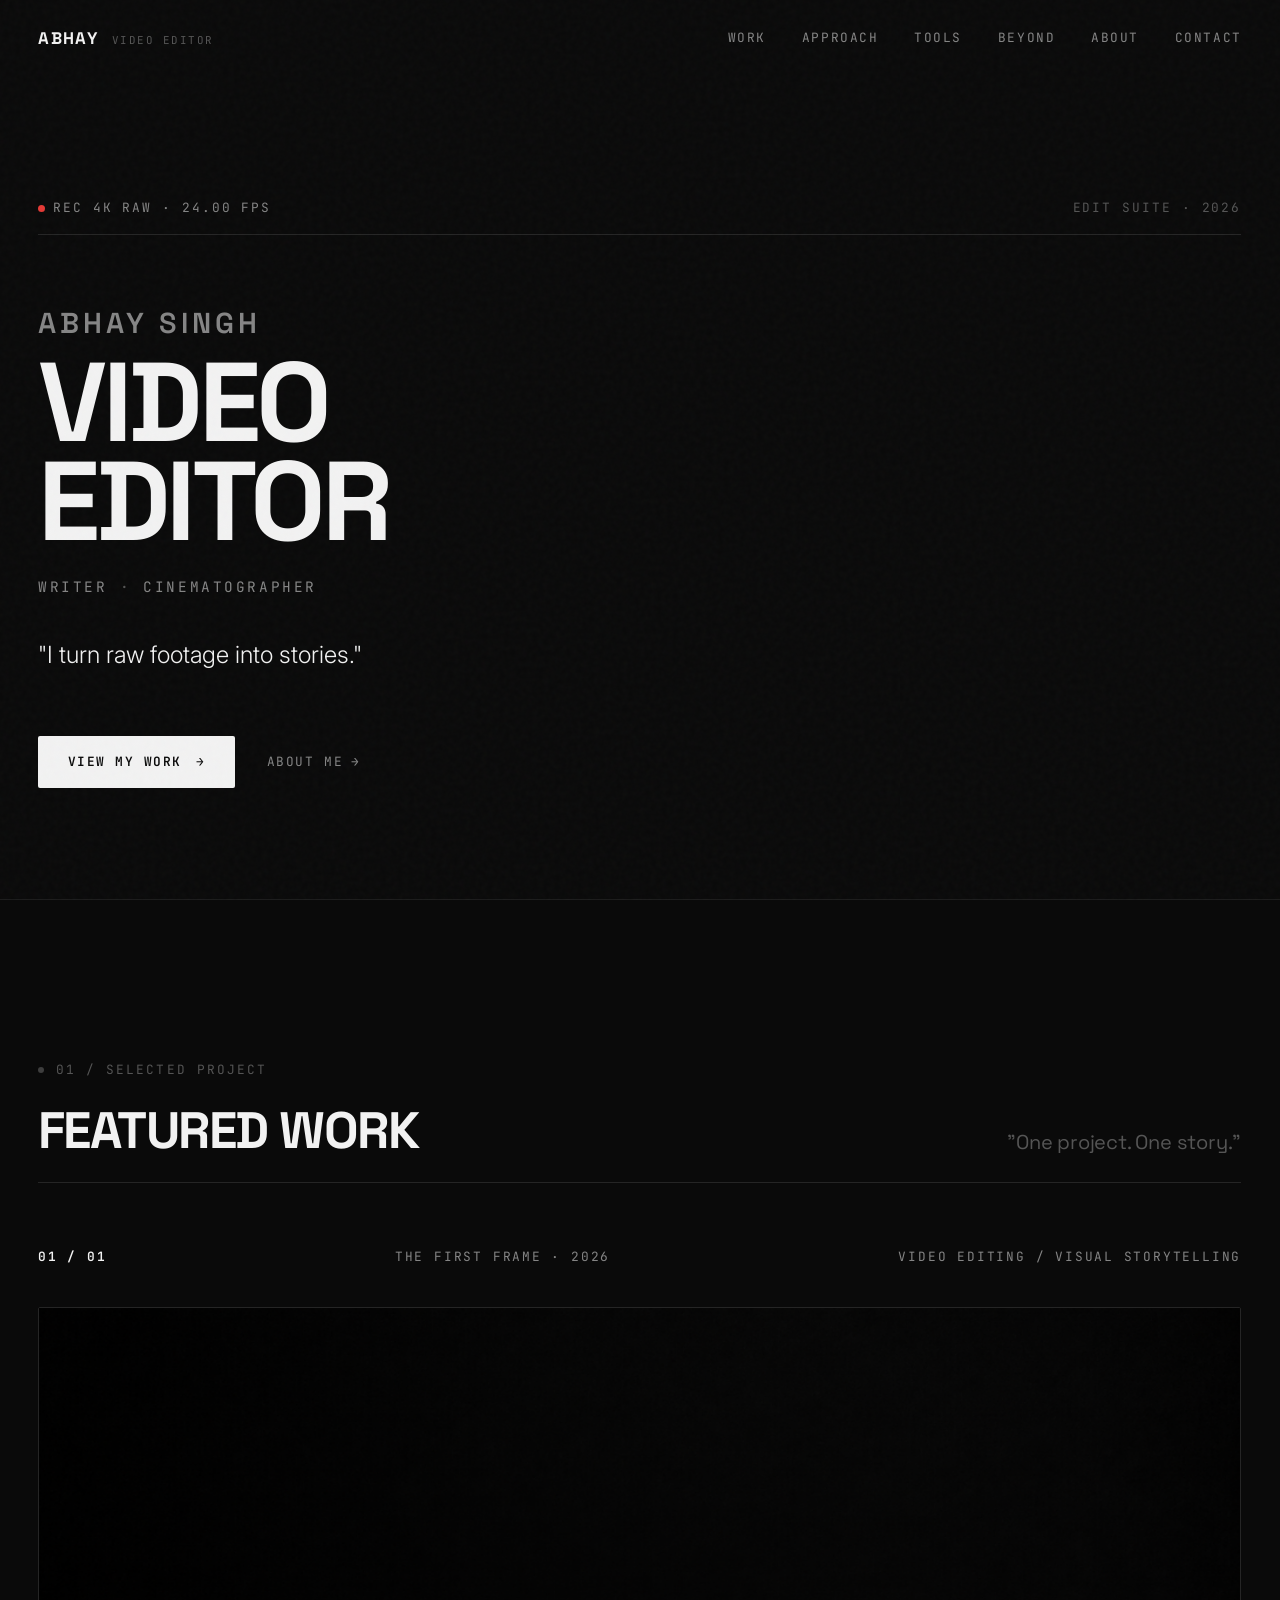
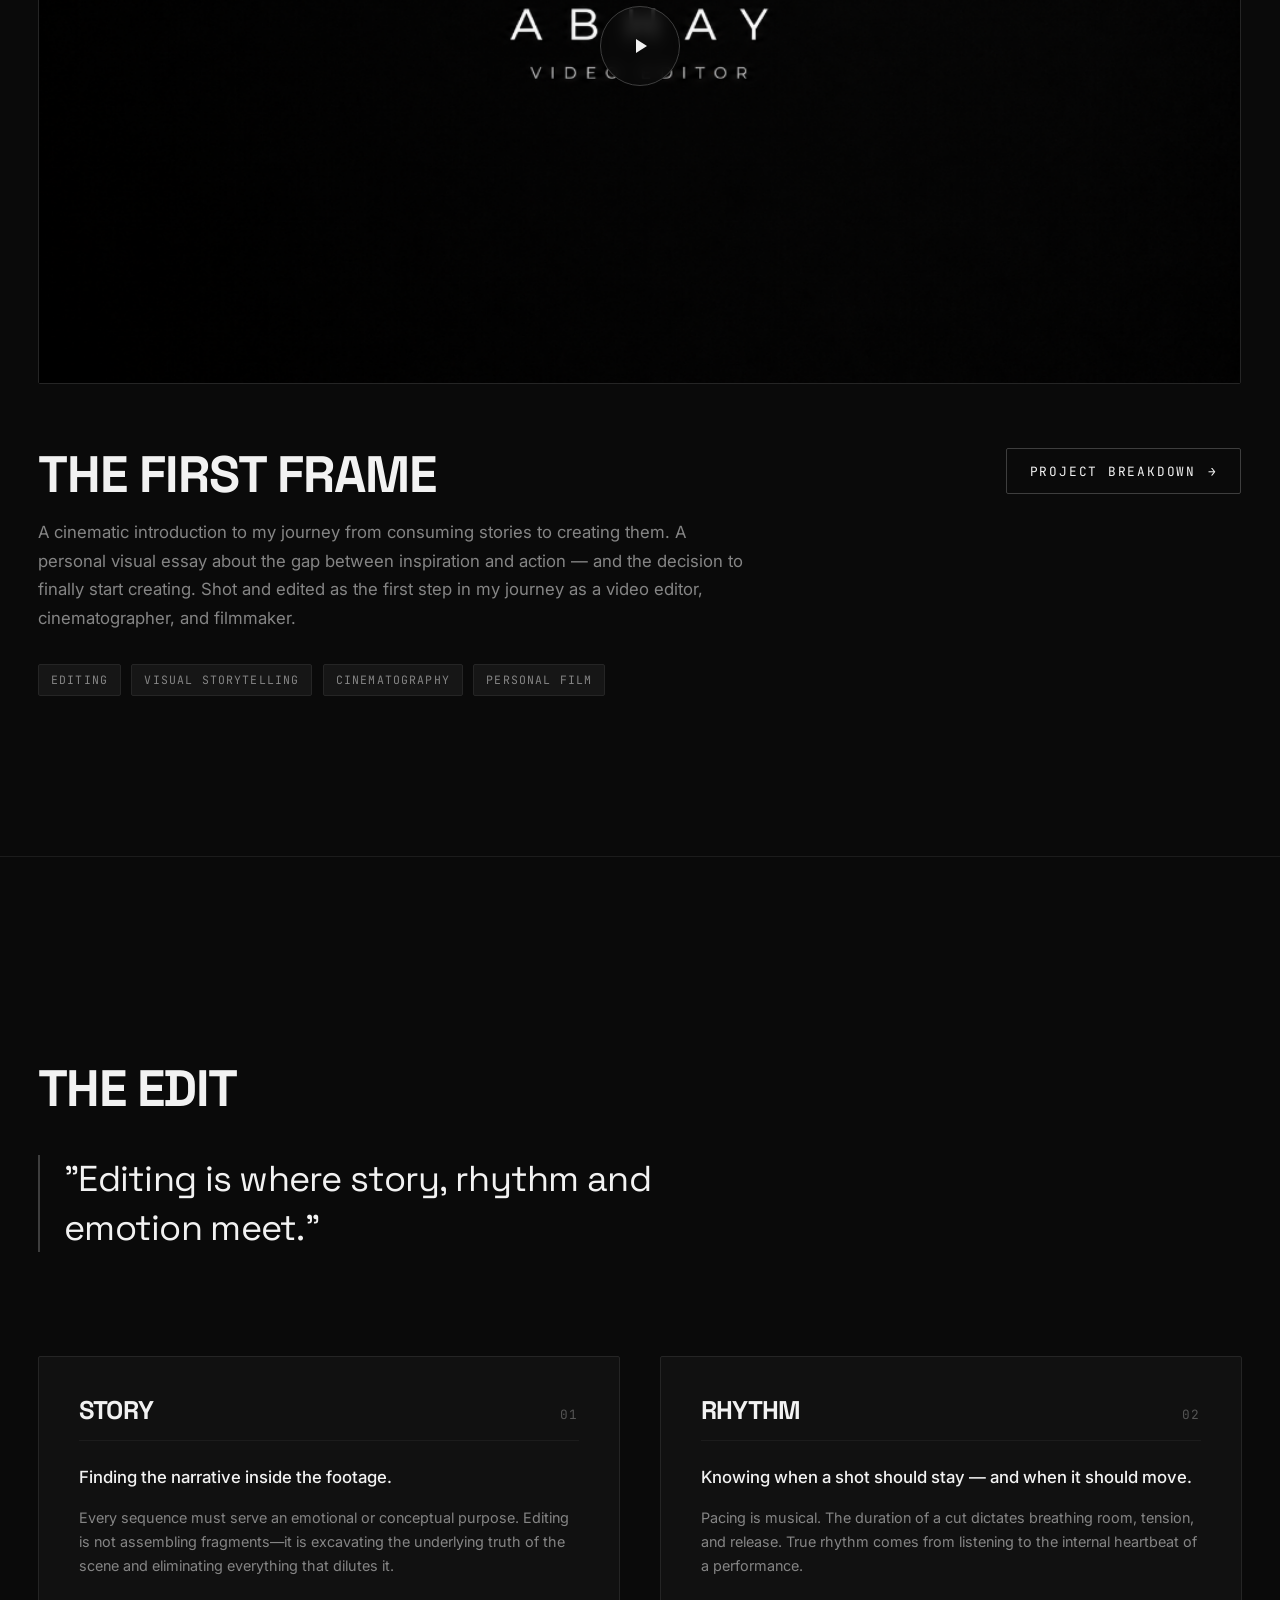
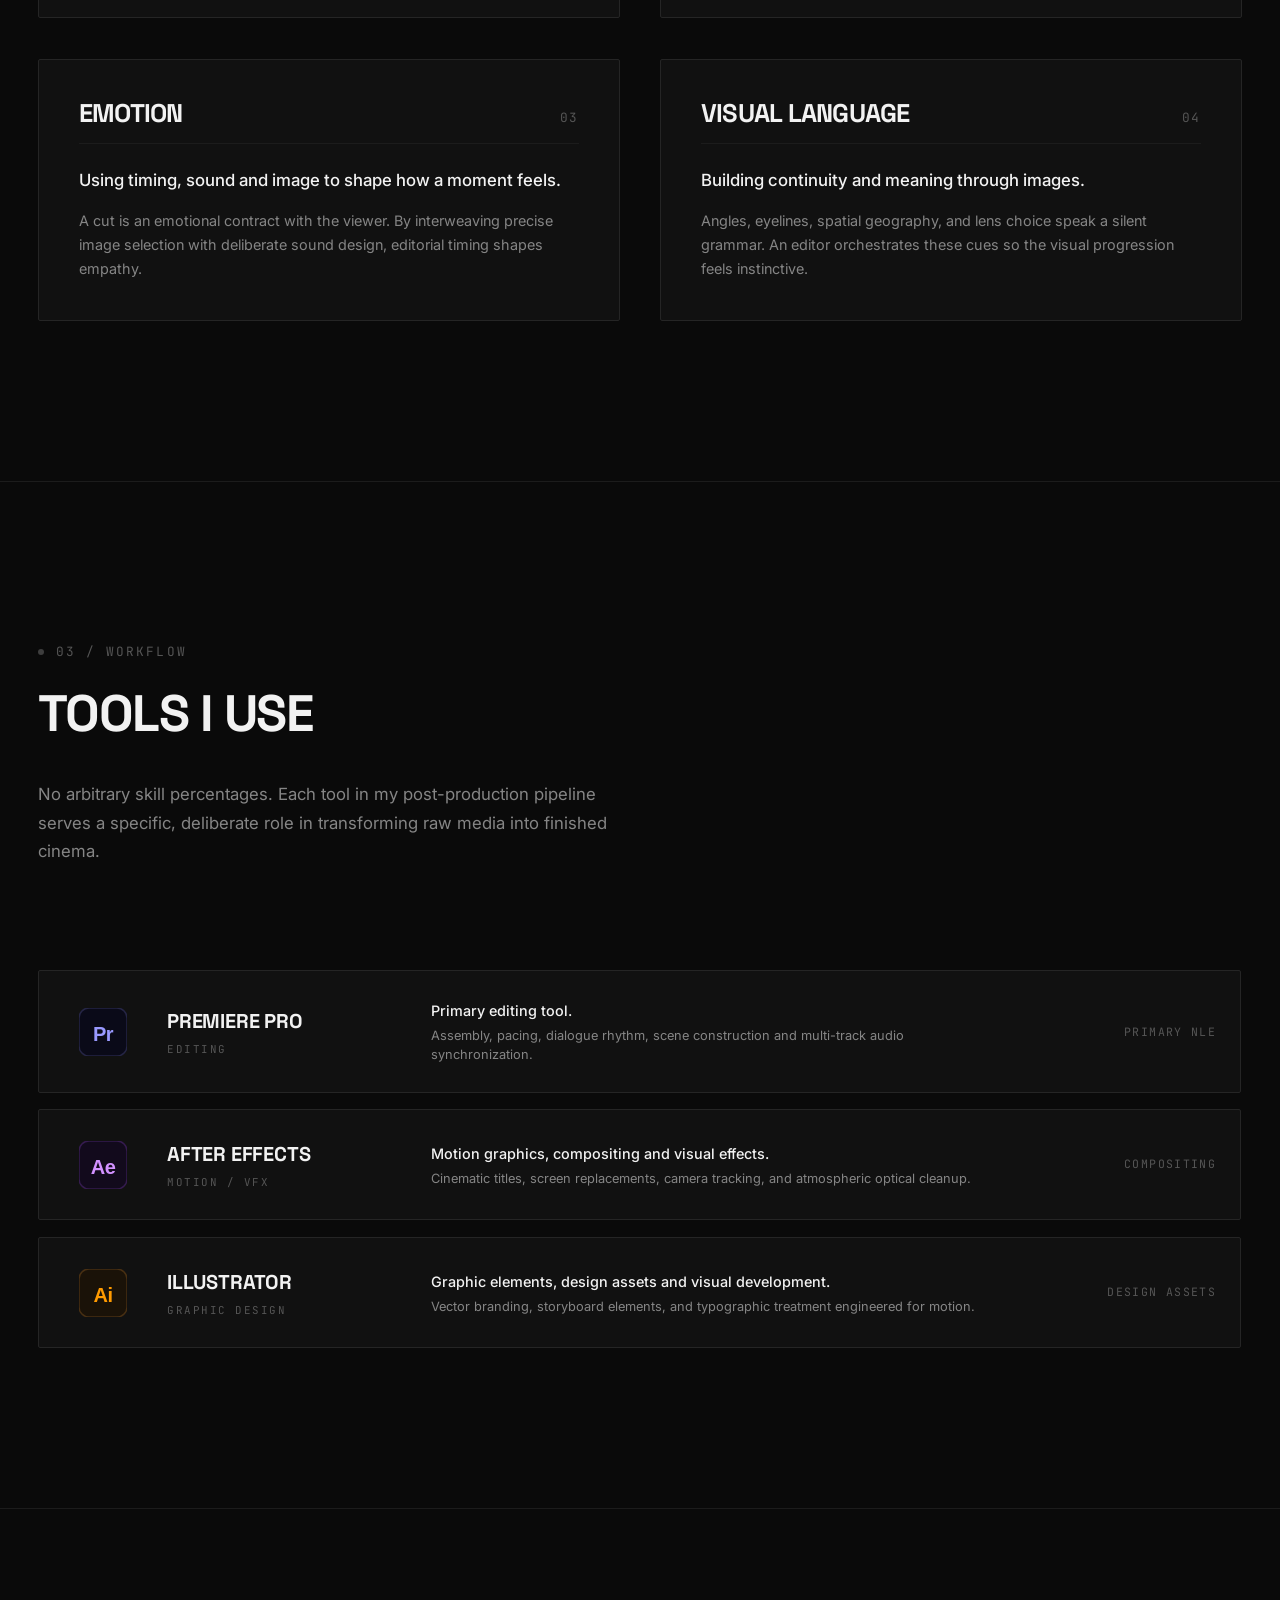
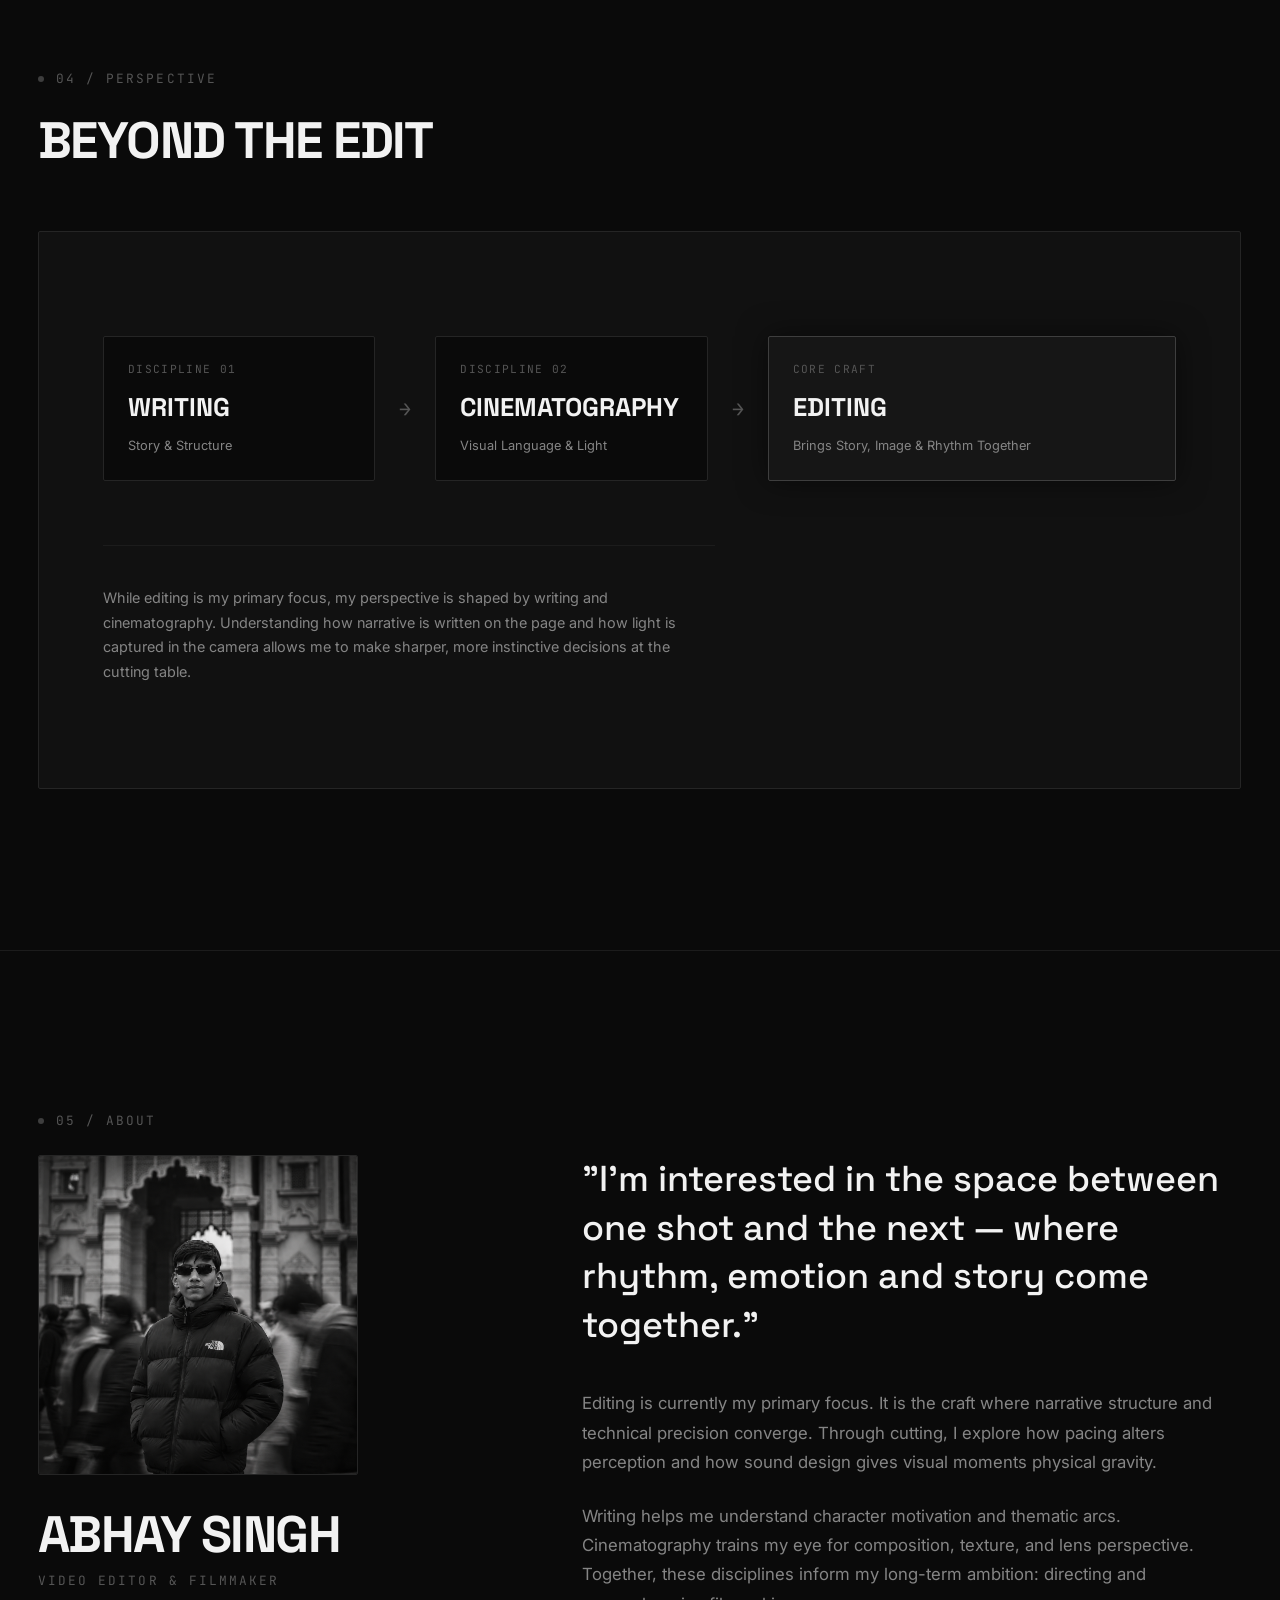
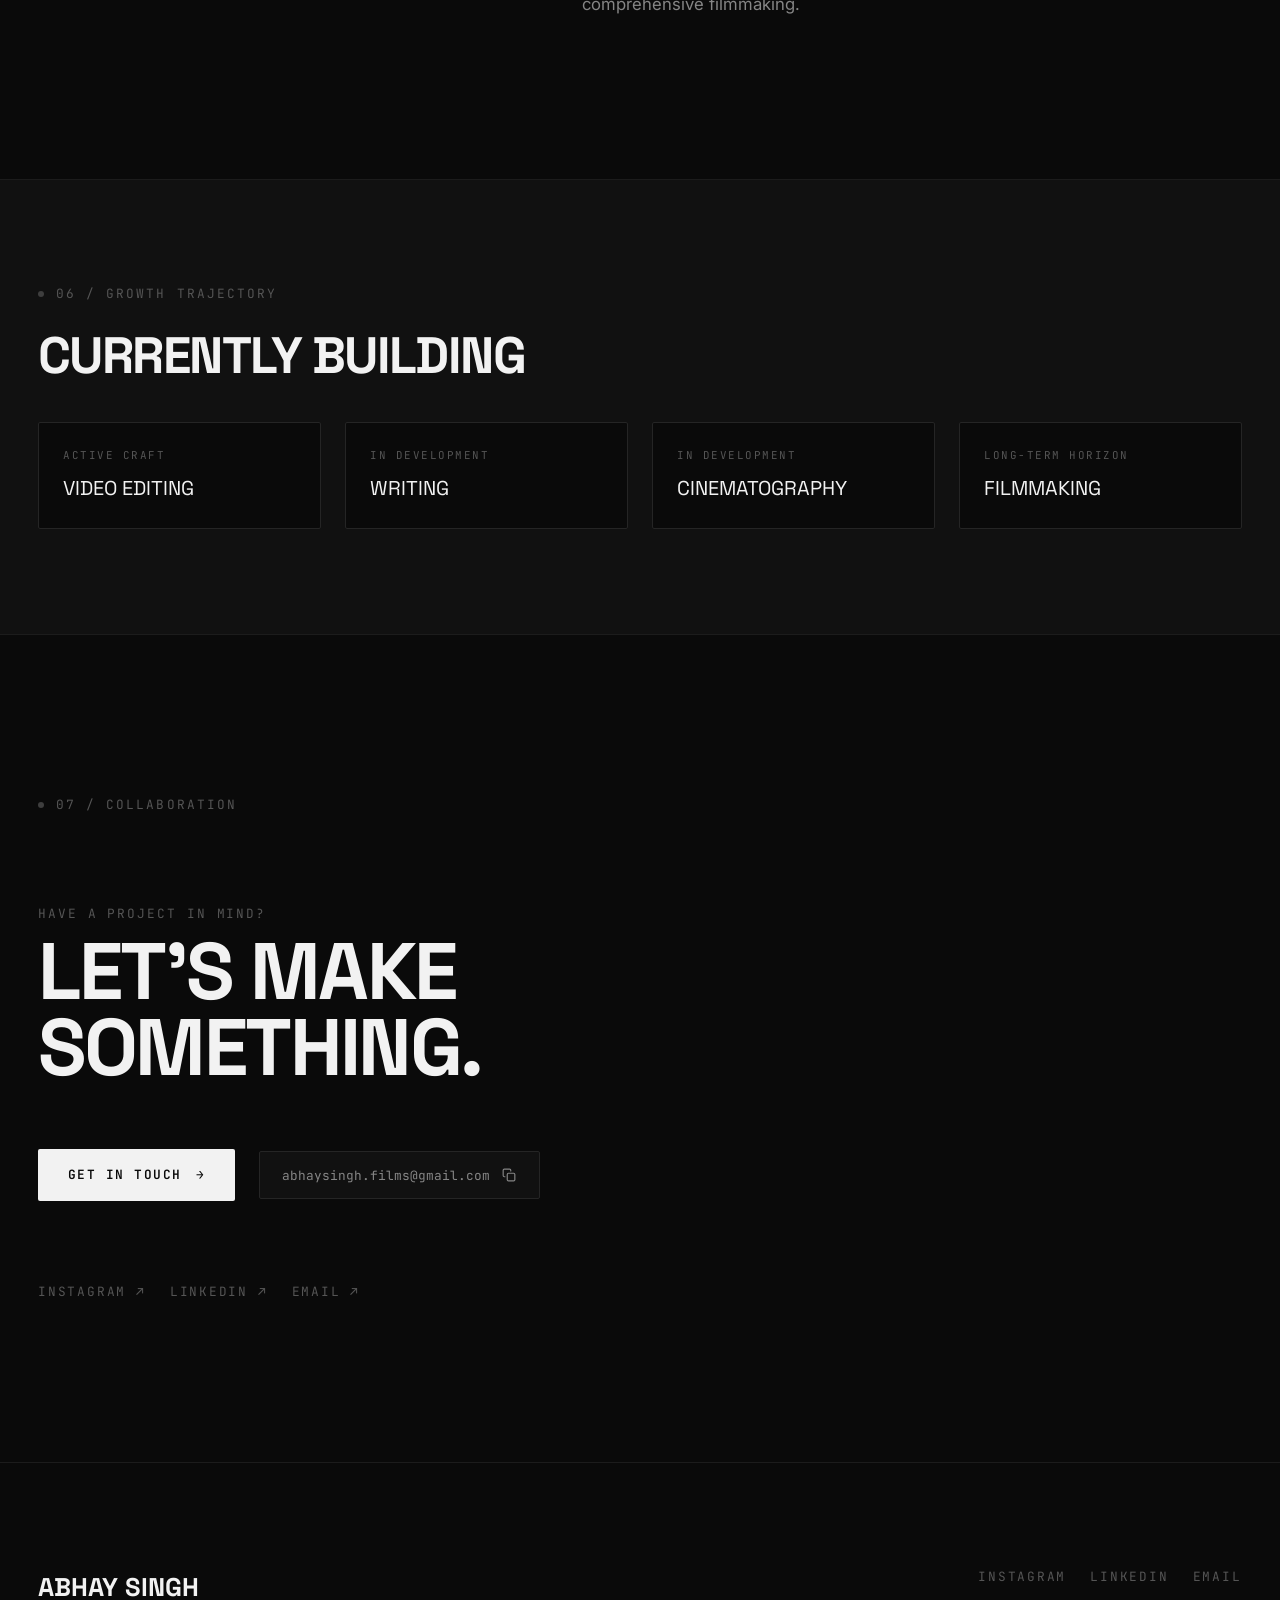
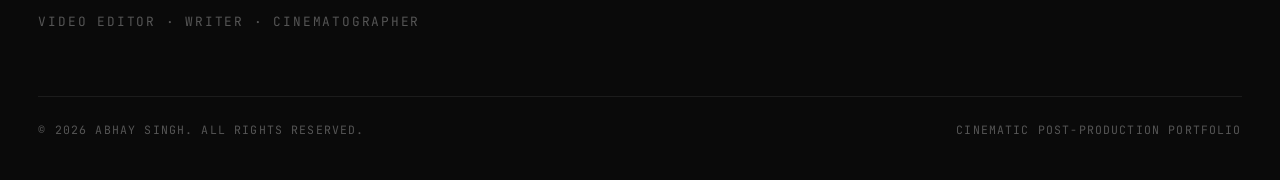
==== commit 53888efd: "Add files via upload" ====
--- a/index.html
+++ b/index.html
@@ -16,14 +16,14 @@
   <meta property="og:type" content="website">
   <meta property="og:title" content="Abhay Singh — Video Editor">
   <meta property="og:description" content="I turn raw footage into stories. Portfolio of video editor Abhay Singh.">
-  <meta property="og:image" content="assets/images/profile.jpg">
+  <meta property="og:image" content="https://abhay-narrates.vercel.app/assets/images/profile.jpg">
   <meta property="og:site_name" content="Abhay Singh — Portfolio">
 
   <!-- Twitter Cards -->
   <meta name="twitter:card" content="summary_large_image">
   <meta name="twitter:title" content="Abhay Singh — Video Editor">
   <meta name="twitter:description" content="I turn raw footage into stories. Portfolio of video editor Abhay Singh.">
-  <meta name="twitter:image" content="assets/images/profile.jpg">
+  <meta name="twitter:image" content="https://abhay-narrates.vercel.app/assets/images/profile.jpg">
 
   <!-- Google Fonts: Space Grotesk (Editorial) & Inter (Body) -->
   <link rel="preconnect" href="https://fonts.googleapis.com">
@@ -63,7 +63,7 @@
   <!-- Minimal Header / Navigation -->
   <header class="site-header">
     <div class="container nav-container">
-      <a href="#" class="brand-wrapper" aria-label="Abhay Singh Homepage">
+      <a href="#hero" class="brand-wrapper" aria-label="Abhay Singh Homepage">
         <span class="brand-name">ABHAY</span>
         <span class="brand-label">VIDEO EDITOR</span>
       </a>
@@ -182,7 +182,7 @@
               webkit-playsinline 
               x5-playsinline 
               preload="metadata"
-              poster="assets/images/featured-project-poster.jpg"
+              poster="assets/images/abhay-poster.jpg"
             >
               <source src="assets/video/project-1.mp4" type="video/mp4">
               Your browser does not support the video tag.
@@ -190,7 +190,7 @@
 
             <!-- High-Fidelity Static Poster -->
             <img 
-              src="assets/images/featured-project-poster.jpg" 
+              src="assets/images/abhay-poster.jpg" 
               alt="THE FIRST FRAME · Cinematic Introduction by Abhay Singh" 
               class="media-layer poster-fallback"
             >
--- a/css/components.css
+++ b/css/components.css
@@ -365,7 +365,7 @@
   position: relative;
   width: 100%;
   aspect-ratio: 16 / 9;
-  background-color: #07080A;
+  background-color: #000000;
   border: 1px solid var(--color-border);
   border-radius: var(--border-radius-sm);
   overflow: hidden;
@@ -380,36 +380,40 @@
   object-fit: cover;
 }
 
-/* Video element must have z-index above background but visible on Android hardware overlay */
+/* Layer 1: Native HTML5 Video */
 video.media-layer {
-  z-index: 0;
-}
-
+  z-index: 1;
+  display: block;
+}
+
+/* Layer 2: Custom Poster (Visible initially, fades out when video starts, stays hidden when paused) */
 .poster-fallback {
-  z-index: 1;
-  transition: opacity var(--transition-slow);
+  z-index: 2;
+  opacity: 1;
   pointer-events: none;
-}
-
-/* Canvas fallback sits above poster but is hidden by JS when real video plays */
-.canvas-fallback {
-  z-index: 2;
-  pointer-events: none;
-  display: none; /* Hidden by default; only shown when video fails to load */
-}
-
+  transition: opacity var(--transition-base);
+}
+
+.project-media-container.has-played .poster-fallback,
 .project-media-container.is-playing .poster-fallback {
   opacity: 0;
   pointer-events: none;
 }
 
-/* Player Custom Controls Bar */
+/* Layer 3: Procedural Canvas Fallback (Hidden unless video fails) */
+.canvas-fallback {
+  z-index: 3;
+  pointer-events: none;
+  display: none;
+}
+
+/* Layer 4: Player Custom Controls Bar */
 .player-controls-bar {
   position: absolute;
   bottom: 0;
   left: 0;
   width: 100%;
-  z-index: 10;
+  z-index: 15;
   background: linear-gradient(to top, rgba(0, 0, 0, 0.85) 0%, rgba(0, 0, 0, 0) 100%);
   padding: 1.5rem var(--container-pad) 1rem;
   display: flex;
@@ -477,29 +481,33 @@
   letter-spacing: 0.08em;
 }
 
-/* Central Play Overlay Button */
+/* Layer 5: Central Play Overlay Button */
 .play-overlay-button {
   position: absolute;
   top: 50%;
   left: 50%;
   transform: translate(-50%, -50%);
-  z-index: 5;
+  z-index: 10;
   width: 80px;
   height: 80px;
   border-radius: 50%;
-  background: rgba(10, 10, 10, 0.65);
+  background: rgba(10, 10, 10, 0.7);
   backdrop-filter: blur(8px);
+  -webkit-backdrop-filter: blur(8px);
   border: 1px solid var(--color-border-hover);
   display: flex;
   align-items: center;
   justify-content: center;
   color: var(--color-text-primary);
-  transition: transform var(--transition-base), background-color var(--transition-fast), opacity var(--transition-base);
+  opacity: 1;
+  pointer-events: auto;
+  cursor: pointer;
+  transition: transform var(--transition-base), background-color var(--transition-fast), border-color var(--transition-fast), opacity var(--transition-base);
 }
 
 .play-overlay-button:hover {
   transform: translate(-50%, -50%) scale(1.08);
-  background: rgba(20, 20, 20, 0.85);
+  background: rgba(20, 20, 20, 0.9);
   border-color: var(--color-text-primary);
 }
 
